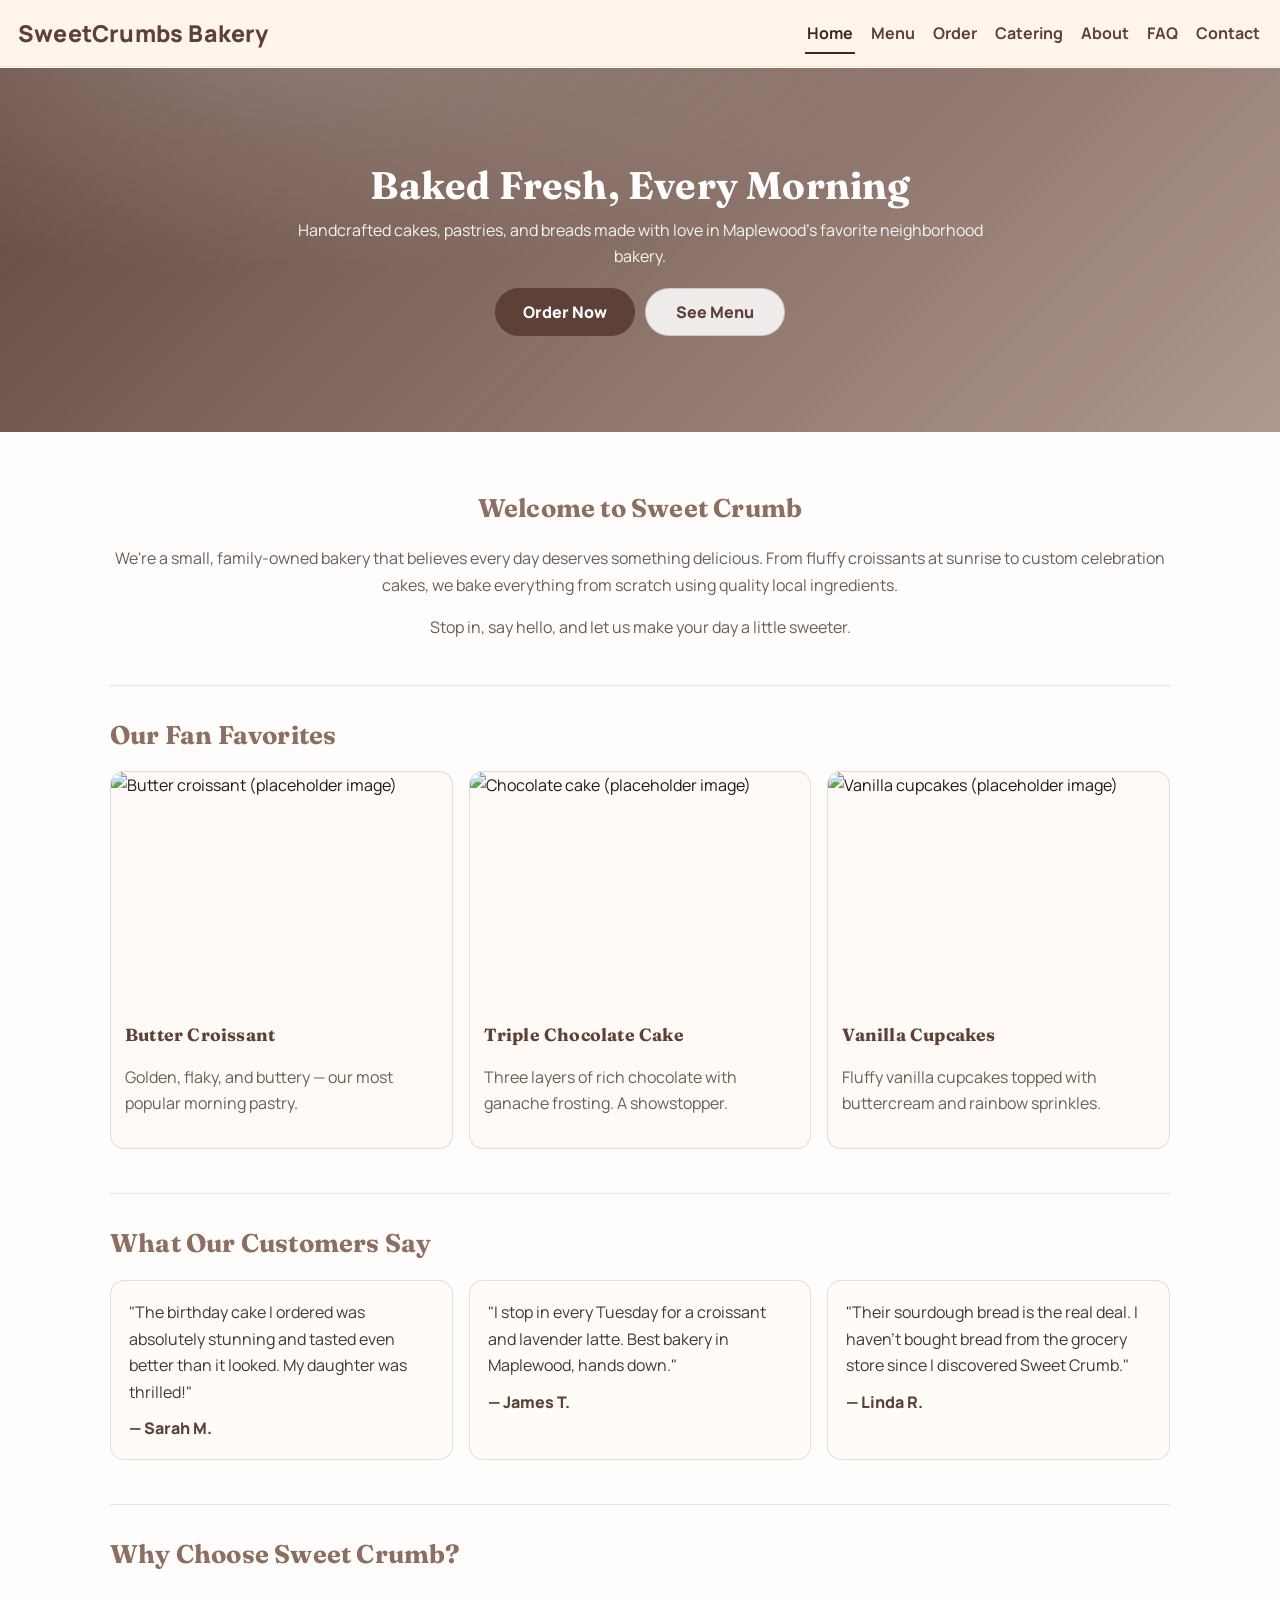
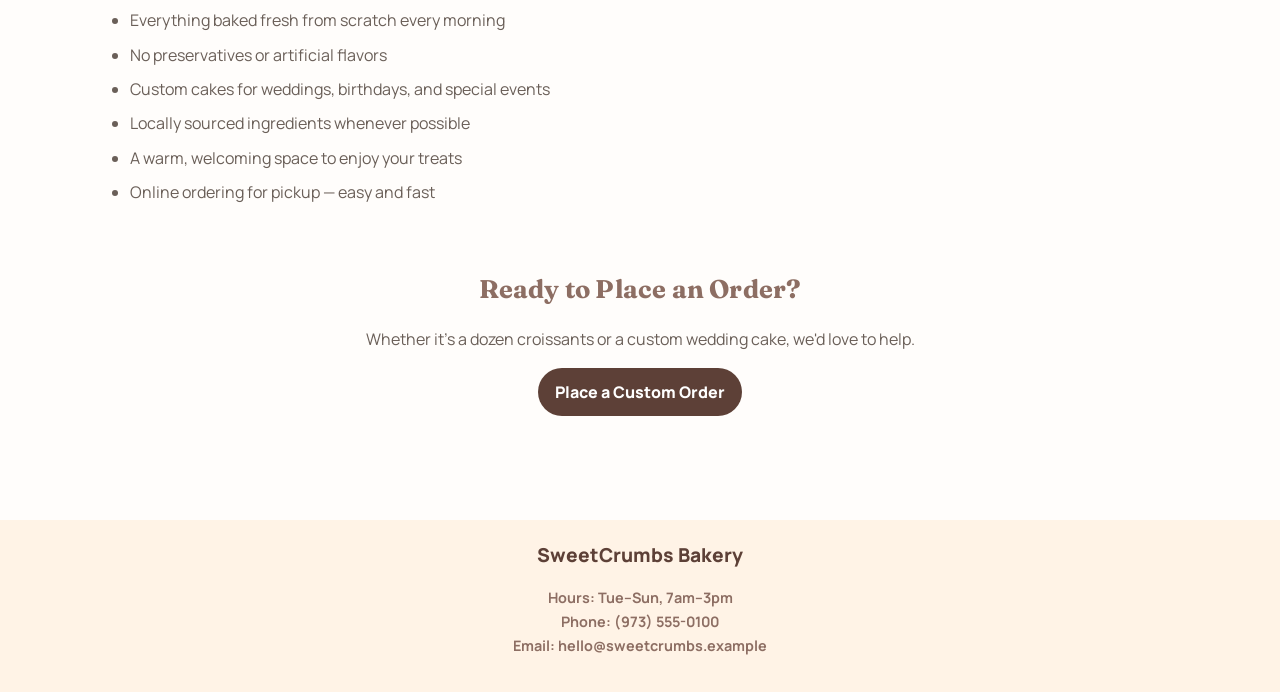
==== index.html @ 66afc41f "Add files via upload" ====
<!DOCTYPE html>
<html lang="en">
<head>
  <meta charset="UTF-8" />
  <meta name="keywords" content="bakery, cakes, pastries, bread, custom cakes, artisan, Sweet Crumb, Maplewood" />
  <meta name="viewport" content="width=device-width, initial-scale=1.0" />
  <link rel="stylesheet" href="styles.css">
  <style>
    .hero-actions .btn { min-width: 140px; }
    @media (max-width: 420px) { .hero-actions .btn { width: 100%; } }
  </style>
  <title>SweetCrumbs Bakery | Home</title>
</head>
<body>

  <!-- Header -->
  <header>
    <div class="logo">
      <a href="index.html">SweetCrumbs Bakery</a>
    </div>
    <nav>
      <ul>
        <li><a href="index.html">Home</a></li>
        <li><a href="menu.html">Menu</a></li>
        <li><a href="order.html">Order</a></li>
        <li><a href="catering.html">Catering</a></li>
        <li><a href="about.html">About</a></li>
        <li><a href="faq.html">FAQ</a></li>
        <li><a href="contact.html">Contact</a></li>
      </ul>
    </nav>
  </header>

  <!-- Hero -->
  <section class="hero">
    <div class="container center">
      <h1>Baked Fresh, Every Morning</h1>
      <p>Handcrafted cakes, pastries, and breads made with love in Maplewood's favorite neighborhood bakery.</p>
      <div class="hero-actions">
        <a href="order.html" class="btn btn--primary">Order Now</a>
        <a href="menu.html" class="btn btn--secondary">See Menu</a>
      </div>
    </div>
  </section>

  <!-- Main content -->
  <main class="container">

    <!-- Welcome -->
    <div class="section center">
      <h2>Welcome to Sweet Crumb</h2>
      <p>We're a small, family-owned bakery that believes every day deserves something delicious. From fluffy croissants at sunrise to custom celebration cakes, we bake everything from scratch using quality local ingredients.</p>
      <p>Stop in, say hello, and let us make your day a little sweeter.</p>
    </div>

    <hr />

    <!-- Fan Favorites -->
    <div class="section">
      <h2>Our Fan Favorites</h2>
      <div class="grid-3" id="featured-items">
        <div class="item-col">
          <img src="images/placeholder-food.svg" alt="Butter croissant (placeholder image)" />
          <div class="item-text">
            <h3>Butter Croissant</h3>
            <p>Golden, flaky, and buttery — our most popular morning pastry.</p>
          </div>
        </div>
        <div class="item-col">
          <img src="images/placeholder-food.svg" alt="Chocolate cake (placeholder image)" />
          <div class="item-text">
            <h3>Triple Chocolate Cake</h3>
            <p>Three layers of rich chocolate with ganache frosting. A showstopper.</p>
          </div>
        </div>
        <div class="item-col">
          <img src="images/placeholder-food.svg" alt="Vanilla cupcakes (placeholder image)" />
          <div class="item-text">
            <h3>Vanilla Cupcakes</h3>
            <p>Fluffy vanilla cupcakes topped with buttercream and rainbow sprinkles.</p>
          </div>
        </div>
      </div>
    </div>

    <hr />

    <!-- Reviews -->
    <div class="section">
      <h2>What Our Customers Say</h2>
      <div class="grid-3" id="reviews-container">
        <div class="review-box">
          <p>"The birthday cake I ordered was absolutely stunning and tasted even better than it looked. My daughter was thrilled!"</p>
          <span class="author">— Sarah M.</span>
        </div>
        <div class="review-box">
          <p>"I stop in every Tuesday for a croissant and lavender latte. Best bakery in Maplewood, hands down."</p>
          <span class="author">— James T.</span>
        </div>
        <div class="review-box">
          <p>"Their sourdough bread is the real deal. I haven't bought bread from the grocery store since I discovered Sweet Crumb."</p>
          <span class="author">— Linda R.</span>
        </div>
      </div>
    </div>

    <hr />

    <!-- Why Choose Us -->
    <div class="section reasons-section">
      <h2>Why Choose Sweet Crumb?</h2>
      <ul class="reasons">
        <li>Everything baked fresh from scratch every morning</li>
        <li>No preservatives or artificial flavors</li>
        <li>Custom cakes for weddings, birthdays, and special events</li>
        <li>Locally sourced ingredients whenever possible</li>
        <li>A warm, welcoming space to enjoy your treats</li>
        <li>Online ordering for pickup — easy and fast</li>
      </ul>
    </div>

    <!-- Place An Order -->
    <div class="section center">
      <h2>Ready to Place an Order?</h2>
      <p>Whether it's a dozen croissants or a custom wedding cake, we'd love to help.</p>
      <a href="order.html" class="btn btn--primary">Place a Custom Order</a>
    </div>

  </main>

  <!-- Footer -->
  <footer class="footer">
    <a href="index.html">SweetCrumbs Bakery</a>
    <p>
      <strong>Hours:</strong> Tue–Sun, 7am–3pm<br>
      <strong>Phone:</strong> (973) 555-0100<br>
      <strong>Email:</strong> hello@sweetcrumbs.example
    </p>
  </footer>

  <!-- Page scripts -->
  <script src="site.js"></script>

</body>
</html>
---- styles.css ----
@import url("https://fonts.googleapis.com/css2?family=Fraunces:opsz,wght@9..144,600..900&family=Manrope:wght@400..800&display=swap");

/* Design tokens */
:root {
  --bg: #fffdfb;
  --text: #1e1a17;
  --muted: #6a5f58;
  --brand: #5d4037;
  --brand-2: #3e2723;
  --accent: #8d6e63;
  --paper: #fff3e6;
  --paper-2: #fffaf5;
  --border: rgba(93, 64, 55, 0.16);
  --ring: rgba(202, 166, 138, 0.55);
  --font-sans: "Manrope", ui-sans-serif, system-ui, -apple-system, Segoe UI, sans-serif;
  --font-display: "Fraunces", ui-serif, Georgia, serif;
  --radius-sm: 10px;
  --radius-md: 14px;
  --container: 1100px;
}

/* Global defaults */
html { scroll-behavior: smooth; }
* { box-sizing: border-box; }
body {
  font-family: var(--font-sans);
  background: var(--bg);
  color: var(--text);
  font-size: 16px;
  line-height: 1.65;
  margin: 0;
  padding-top: 88px; /* JS adjusts precisely for fixed header height */
}

/* Typography */
h1, h2, h3 {
  font-family: var(--font-display);
  letter-spacing: 0.2px;
}
h1 {
  font-size: clamp(2rem, 3vw, 2.75rem);
  line-height: 1.12;
}
h2 {
  font-size: clamp(1.4rem, 2vw, 1.85rem);
  line-height: 1.2;
  color: var(--accent);
}
h3 {
  font-size: 1.1rem;
  line-height: 1.25;
  color: var(--brand);
}
p { color: var(--muted); }
a { color: inherit; }

/* Layout helpers (containers, spacing, alignment) */
.container {
  max-width: var(--container);
  margin: 0 auto;
  padding: 40px 20px 60px;
}
.container--narrow { max-width: 860px; }
.section { margin: 0 0 44px; }
.center { text-align: center; }
/* Simple spacing utilities (used sparingly) */
.mt-lg { margin-top: 26px; }

/* Surfaces */
.panel,
.card,
.note-box,
.menu-card,
.item-col,
.review-box {
  background: var(--paper-2);
  border: 1px solid var(--border);
  border-radius: var(--radius-md);
}

.panel,
.card,
.note-box,
.review-box {
  padding: 18px;
}

.review-box {
  background: rgba(255, 250, 245, 0.7);
}

.review-box p {
  margin: 0;
  color: rgba(30, 26, 23, 0.86);
}

.review-box .author {
  display: block;
  margin-top: 10px;
  font-weight: 900;
  color: var(--brand);
}

.card p { margin: 0; color: var(--muted); }
.card p + p { margin-top: 8px; }
.card ul { margin: 10px 0 0; padding-left: 20px; color: var(--muted); }
.card li { margin: 6px 0; }
.card ul + p { margin-top: 12px; }

.card:hover,
.menu-card:hover,
.item-col:hover {
  transform: translateY(-1px);
}

@media (prefers-reduced-motion: reduce) {
  .card:hover,
  .menu-card:hover,
  .item-col:hover {
    transform: none;
  }
}

/* Header + primary nav */
header {
  position: fixed;
  top: 0;
  left: 0;
  right: 0;
  z-index: 1000;
  background: rgba(255, 243, 230, 0.82);
  padding: 14px 18px;
  display: flex;
  align-items: center;
  justify-content: space-between;
  gap: 14px;
  border-bottom: 1px solid rgba(93, 64, 55, 0.10);
}

@supports ((-webkit-backdrop-filter: blur(10px)) or (backdrop-filter: blur(10px))) {
  header {
    -webkit-backdrop-filter: blur(12px);
    backdrop-filter: blur(12px);
  }
}

header .logo a {
  font-size: 1.45rem;
  font-weight: 800;
  text-decoration: none;
  color: var(--brand);
  letter-spacing: 0.2px;
}

header nav {
  display: flex;
  align-items: center;
  gap: 12px;
}

header nav ul {
  list-style: none;
  margin: 0;
  padding: 0;
  display: flex;
  flex-wrap: wrap;
  align-items: center;
  gap: 14px;
}

header nav ul li {
  margin: 0;
}

header nav a {
  text-decoration: none;
  color: var(--brand);
  font-weight: 700;
  padding: 8px 2px;
  border-bottom: 2px solid transparent;
  transition: color 160ms ease, border-color 160ms ease;
}

header nav a:hover {
  color: var(--brand-2);
  border-bottom-color: currentColor;
}

header nav a.active {
  color: var(--brand-2);
  border-bottom-color: currentColor;
}

header nav a:focus-visible { outline: 3px solid var(--ring); outline-offset: 3px; }

/* Buttons */
.btn {
  display: inline-flex;
  align-items: center;
  justify-content: center;
  gap: 10px;
  padding: 10px 16px;
  border-radius: 999px;
  border: 1px solid transparent;
  font-weight: 800;
  text-decoration: none;
  cursor: pointer;
  transition: transform 140ms ease, background-color 140ms ease, border-color 140ms ease, filter 140ms ease;
  user-select: none;
}

.btn:focus-visible { outline: 3px solid var(--ring); outline-offset: 3px; }

.btn--primary {
  background: var(--brand);
  color: #fff;
  border-color: rgba(93, 64, 55, 0.45);
}

.btn--primary:hover { filter: brightness(1.03); }

.btn--secondary {
  background: rgba(255, 255, 255, 0.86);
  color: var(--brand);
  border-color: rgba(93, 64, 55, 0.20);
}

.btn--secondary:hover { background: rgba(255, 255, 255, 0.95); }

.btn:active { transform: translateY(1px); }

/* Footer */
.footer {
  background: var(--paper);
  padding: 20px 30px;
  color: var(--brand);
  font-weight: 800;
  text-align: center;
}

.footer a {
  color: var(--brand);
  text-decoration: none;
  font-size: 1.2rem;
  font-weight: 900;
}

.footer p {
  color: var(--accent);
  font-size: 0.9rem;
  font-weight: 700;
}

/* Utility components */
.chip {
  border: 1px solid var(--border);
  background: var(--paper-2);
  color: var(--brand);
  font-weight: 800;
  padding: 8px 12px;
  border-radius: 999px;
  cursor: pointer;
}

.chip.is-active {
  background: var(--brand);
  color: var(--paper);
  border-color: var(--brand);
}

.back-to-top {
  position: fixed;
  right: 18px;
  bottom: 18px;
  border: 1px solid var(--border);
  background: var(--paper);
  color: var(--brand);
  font-weight: 900;
  padding: 10px 12px;
  border-radius: 999px;
  cursor: pointer;
}

/* Page headings */
.page-title {
  margin: 0 0 12px;
  text-align: center;
  color: var(--brand);
  font-size: clamp(2.05rem, 3vw, 2.6rem);
  letter-spacing: 0.2px;
}

.section-title {
  margin: 0 0 10px;
  color: var(--brand);
  font-size: 1.15rem;
  font-family: var(--font-sans);
  letter-spacing: 0.1px;
}

.section-title.is-centered { text-align: center; }

/* Hero (home + page variants) */
.hero,
.page-hero {
  position: relative;
  isolation: isolate;
  text-align: center;
  color: #fff;
  padding: clamp(56px, 8vw, 96px) 0;
  background: radial-gradient(1200px 400px at 20% -10%, rgba(255, 255, 255, 0.22), transparent 60%),
    linear-gradient(135deg, rgba(93, 64, 55, 0.96), rgba(141, 110, 99, 0.70)),
    url("images/hero-bg.svg");
  background-size: cover;
  background-position: center;
}

.hero .container,
.page-hero .container {
  padding-top: 0;
  padding-bottom: 0;
}

.hero h1,
.page-hero h1 {
  margin: 0 0 10px;
  color: #fff;
  text-shadow: none;
}

.hero p,
.page-hero p {
  margin: 0 auto 18px;
  max-width: 70ch;
  color: rgba(255, 255, 255, 0.92);
}

.hero-actions {
  display: flex;
  flex-wrap: wrap;
  gap: 10px;
  justify-content: center;
  margin-top: 18px;
}

/* Home: featured items + testimonials */
.grid-3 {
  display: grid;
  grid-template-columns: repeat(3, minmax(0, 1fr));
  gap: 16px;
}

.item-col {
  overflow: hidden;
  text-align: left;
  transition: transform 140ms ease;
}

.item-col img {
  width: 100%;
  height: 220px;
  object-fit: cover;
  display: block;
}

.item-col .item-text { padding: 14px 14px 16px; }

hr {
  border: none;
  border-top: 1px solid rgba(93, 64, 55, 0.14);
  margin: 34px 0;
}

ul.reasons {
  list-style: disc;
  display: inline-block;
  text-align: left;
  padding-left: 20px;
}

ul.reasons li {
  margin-bottom: 8px;
  color: var(--muted);
}

/* Menu page (filters + item cards) */
.menu-controls {
  display: flex;
  flex-wrap: wrap;
  gap: 10px;
  align-items: center;
  justify-content: center;
  margin: 10px 0 22px;
}

/* Team grid (about page) */
.team-grid {
  display: grid;
  grid-template-columns: repeat(auto-fit, minmax(200px, 1fr));
  gap: 20px;
  margin-top: 26px;
}

.member img {
  width: 100%;
  aspect-ratio: 1/1;
  border-radius: var(--radius-md);
  object-fit: cover;
  background: rgba(93, 64, 55, 0.08);
  border: 1px solid var(--border);
}

.member h3 {
  margin: 14px 0 5px;
  color: var(--brand);
  font-size: 1.15rem;
}

.member p {
  margin: 0;
  color: var(--accent);
  font-size: 0.92rem;
  font-weight: 800;
}

/* Menu page cards */
.menu-grid {
  display: grid;
  grid-template-columns: repeat(auto-fit, minmax(240px, 1fr));
  gap: 16px;
}

.menu-card {
  overflow: hidden;
  transition: transform 140ms ease;
}

.menu-card img {
  width: 100%;
  height: 160px;
  object-fit: cover;
  display: block;
}

.menu-card-body {
  padding: 12px 12px 14px;
}

.menu-card-top {
  display: flex;
  align-items: baseline;
  justify-content: space-between;
  gap: 12px;
}

.menu-card h3 {
  margin: 0;
  color: var(--brand);
  font-size: 1.05rem;
}

.menu-card p {
  margin: 8px 0 0 0;
  color: var(--muted);
}

.menu-card .price {
  color: var(--accent);
  font-weight: 900;
  white-space: nowrap;
}

/* Forms (shared) */
.form {
  display: grid;
  gap: 14px;
}

.form-grid {
  display: grid;
  grid-template-columns: 1fr 1fr;
  gap: 14px;
}

.field label {
  font-weight: 800;
  color: var(--brand);
}

.field input,
.field select,
.field textarea {
  padding: 10px;
  font-size: 1rem;
  border-radius: var(--radius-sm);
  border: 1px solid rgba(93, 64, 55, 0.18);
  width: 100%;
  font-family: inherit;
  background: var(--bg);
  color: var(--text);
  box-shadow: inset 0 1px 0 rgba(25, 16, 12, 0.04);
}

.field input:focus-visible,
.field select:focus-visible,
.field textarea:focus-visible {
  outline: 3px solid var(--ring);
  outline-offset: 2px;
}

.error-msg {
  color: #b00020;
  font-size: 0.85rem;
  margin-top: 6px;
  display: none;
  font-weight: 700;
}

/* Checkbox/radio groups */
.choice-row {
  display: flex;
  gap: 14px;
  flex-wrap: wrap;
  align-items: center;
}

.choice-row label {
  font-weight: 700;
  color: var(--text);
  display: inline-flex;
  align-items: center;
  gap: 8px;
}

.choice-row input { width: auto; }

.checkbox-group { display: grid; gap: 8px; }

.checkline {
  display: flex;
  align-items: center;
  gap: 8px;
}
.checkline input { width: auto; }
.checkline label { font-weight: 700; color: var(--text); }

/* Contact page layout */
.subhead {
  text-align: center;
  color: var(--muted);
  margin: 0 0 24px;
}

.contact-layout {
  display: grid;
  grid-template-columns: 1.1fr 0.9fr;
  gap: 18px;
  align-items: start;
}

.submit-row {
  display: flex;
  align-items: center;
  justify-content: flex-start;
  gap: 12px;
  margin-top: 10px;
  flex-wrap: wrap;
}

.small-muted { color: var(--muted); font-size: 0.92rem; margin: 0; }

@media (max-width: 820px) {
  .contact-layout { grid-template-columns: 1fr; }
}

/* FAQ accordion */
.faq-accordion { border-top: 1px solid rgba(93, 64, 55, 0.16); }
.accordion-item { border-bottom: 1px solid rgba(93, 64, 55, 0.16); }
.accordion-header { margin: 0; }

.accordion-trigger {
  width: 100%;
  display: flex;
  align-items: center;
  justify-content: space-between;
  gap: 16px;
  padding: 16px 6px;
  background: transparent;
  border: 0;
  text-align: left;
  font-size: 1.06rem;
  font-weight: 800;
  color: var(--brand);
  cursor: pointer;
  font-family: var(--font-sans);
}

.accordion-trigger:focus-visible {
  outline: 3px solid var(--ring);
  outline-offset: 3px;
  border-radius: 10px;
}

.accordion-icon {
  flex: 0 0 auto;
  width: 24px;
  height: 24px;
  border-radius: 999px;
  position: relative;
  background: rgba(255, 250, 245, 0.9);
  border: 1px solid rgba(93, 64, 55, 0.18);
}

.accordion-icon::before,
.accordion-icon::after {
  content: "";
  position: absolute;
  top: 50%;
  left: 50%;
  background: var(--accent);
  transform: translate(-50%, -50%);
  border-radius: 2px;
}

.accordion-icon::before { width: 12px; height: 2px; }
.accordion-icon::after { width: 2px; height: 12px; }
.accordion-trigger[aria-expanded="true"] .accordion-icon::after { display: none; }

.accordion-panel { padding: 0 6px 16px; }
.accordion-panel p { margin: 0; color: var(--muted); line-height: 1.6; }

/* Note boxes */
.note-box h3 { margin-top: 0; }
.note-box p { margin: 0; }

/* Responsive */
@media (max-width: 760px) {
  body { padding-top: 112px; }
  header { align-items: flex-start; flex-direction: column; }
  .form-grid { grid-template-columns: 1fr; }
  .grid-3 { grid-template-columns: 1fr; }
}

@media (max-width: 420px) {
  header { padding: 12px 12px; }
  header .logo a { font-size: 1.25rem; }
  header nav ul { gap: 10px; }
}
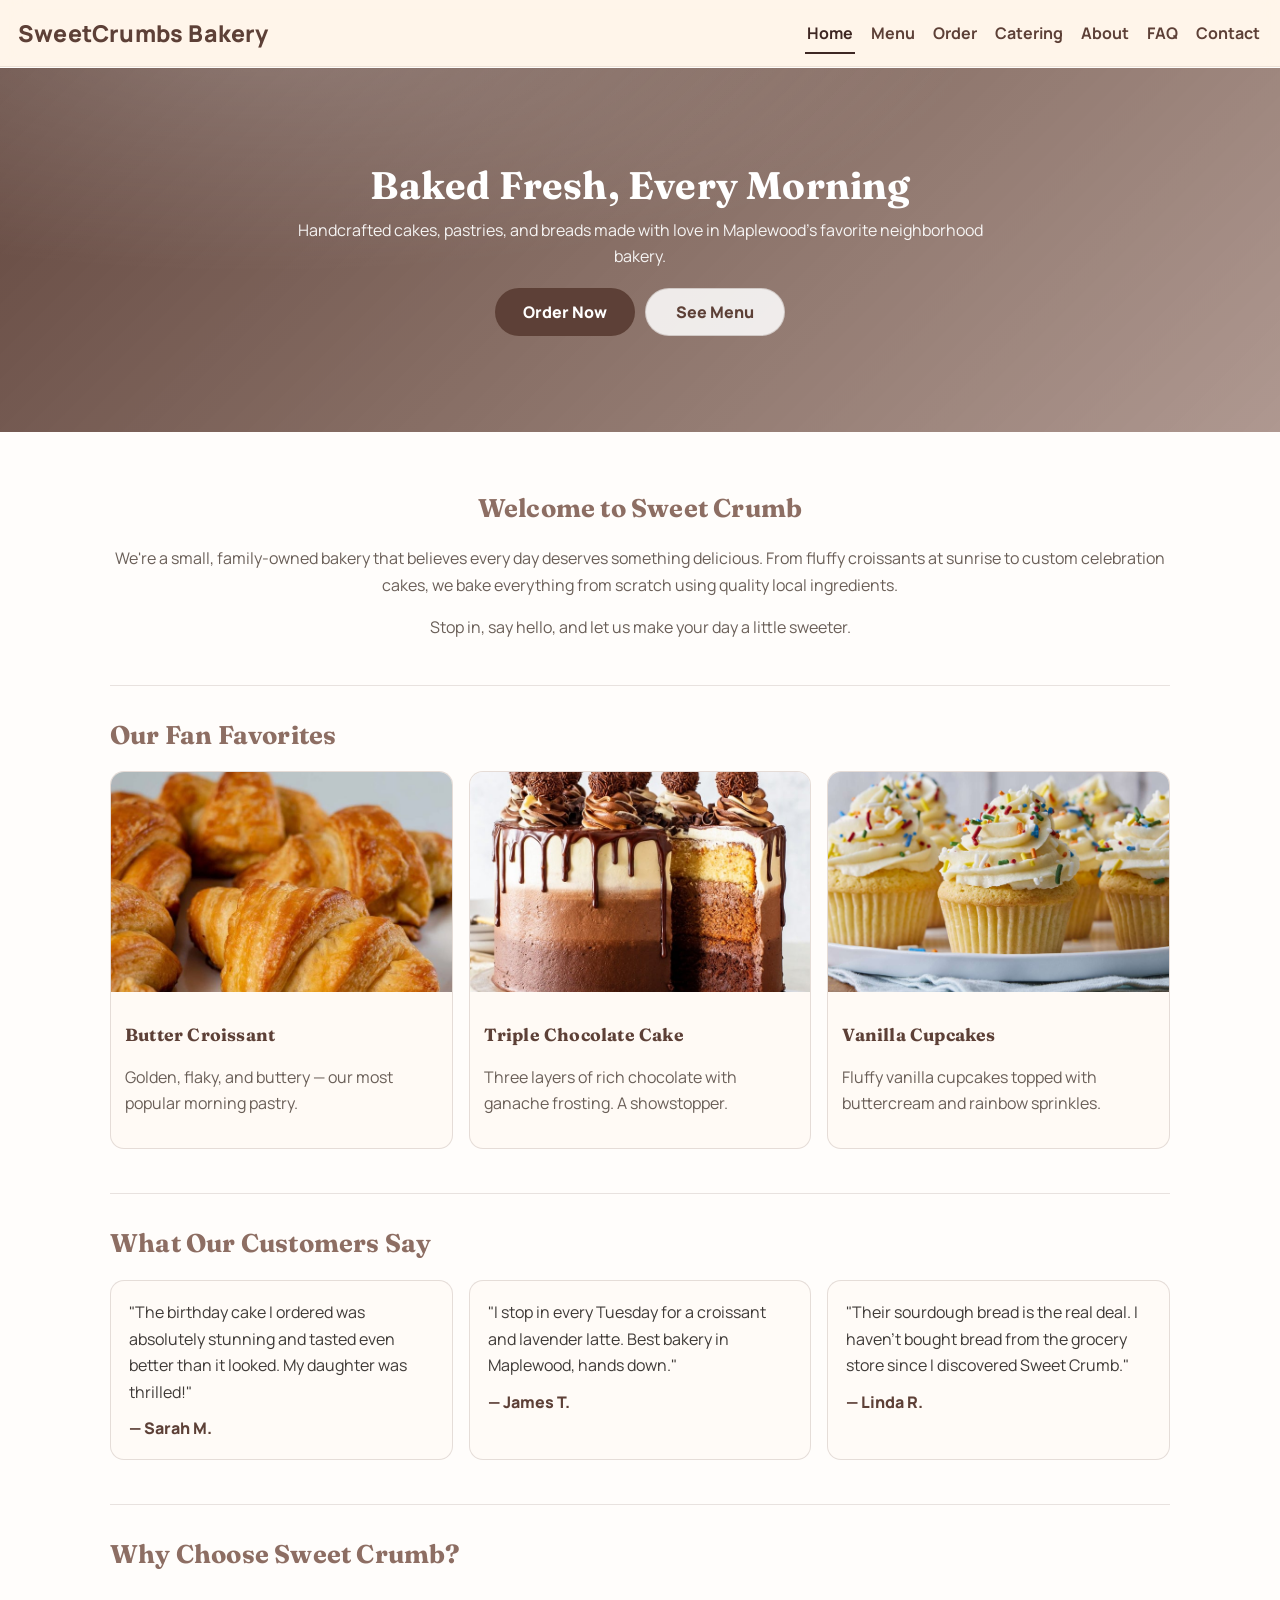
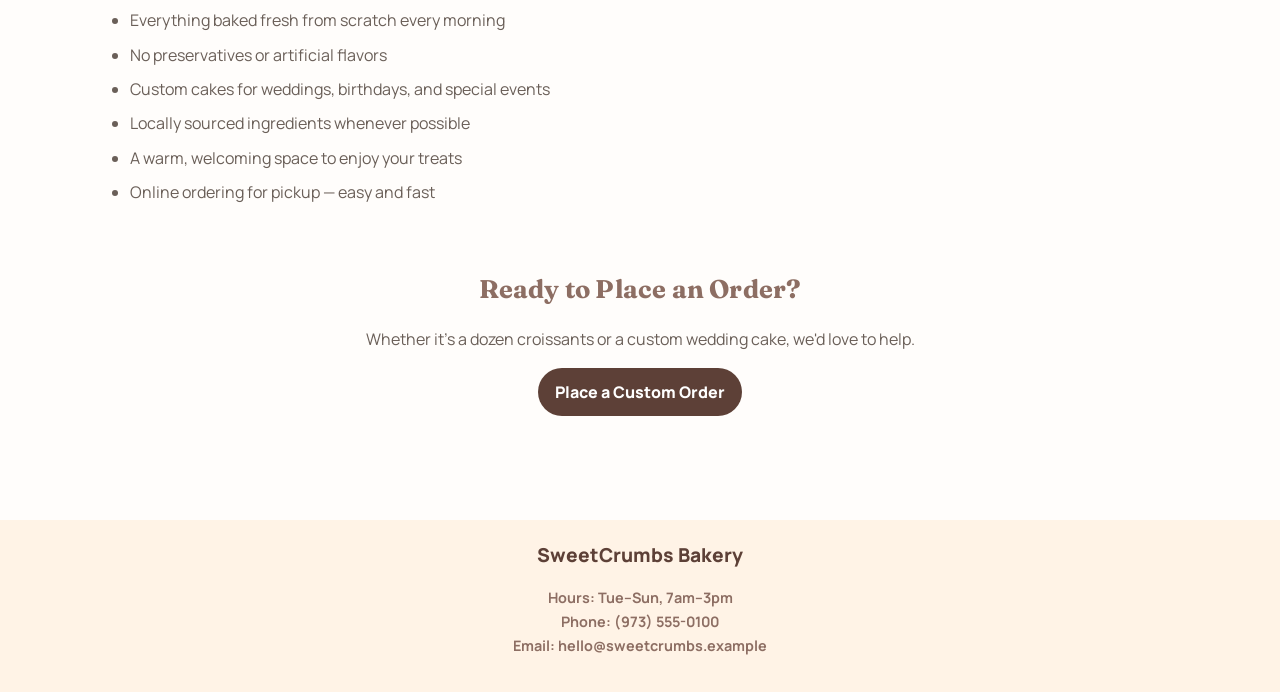
==== commit 511a3661: "update images" ====
--- a/index.html
+++ b/index.html
@@ -60,21 +60,21 @@
       <h2>Our Fan Favorites</h2>
       <div class="grid-3" id="featured-items">
         <div class="item-col">
-          <img src="images/placeholder-food.svg" alt="Butter croissant (placeholder image)" />
+          <img src="images/Croissant.jpg" alt="Butter croissant" />
           <div class="item-text">
             <h3>Butter Croissant</h3>
             <p>Golden, flaky, and buttery — our most popular morning pastry.</p>
           </div>
         </div>
         <div class="item-col">
-          <img src="images/placeholder-food.svg" alt="Chocolate cake (placeholder image)" />
+          <img src="images/Choco_Cake.jpg" alt="Chocolate cake" />
           <div class="item-text">
             <h3>Triple Chocolate Cake</h3>
             <p>Three layers of rich chocolate with ganache frosting. A showstopper.</p>
           </div>
         </div>
         <div class="item-col">
-          <img src="images/placeholder-food.svg" alt="Vanilla cupcakes (placeholder image)" />
+          <img src="images/cupcakes.jpg" alt="Vanilla cupcakes" />
           <div class="item-text">
             <h3>Vanilla Cupcakes</h3>
             <p>Fluffy vanilla cupcakes topped with buttercream and rainbow sprinkles.</p>
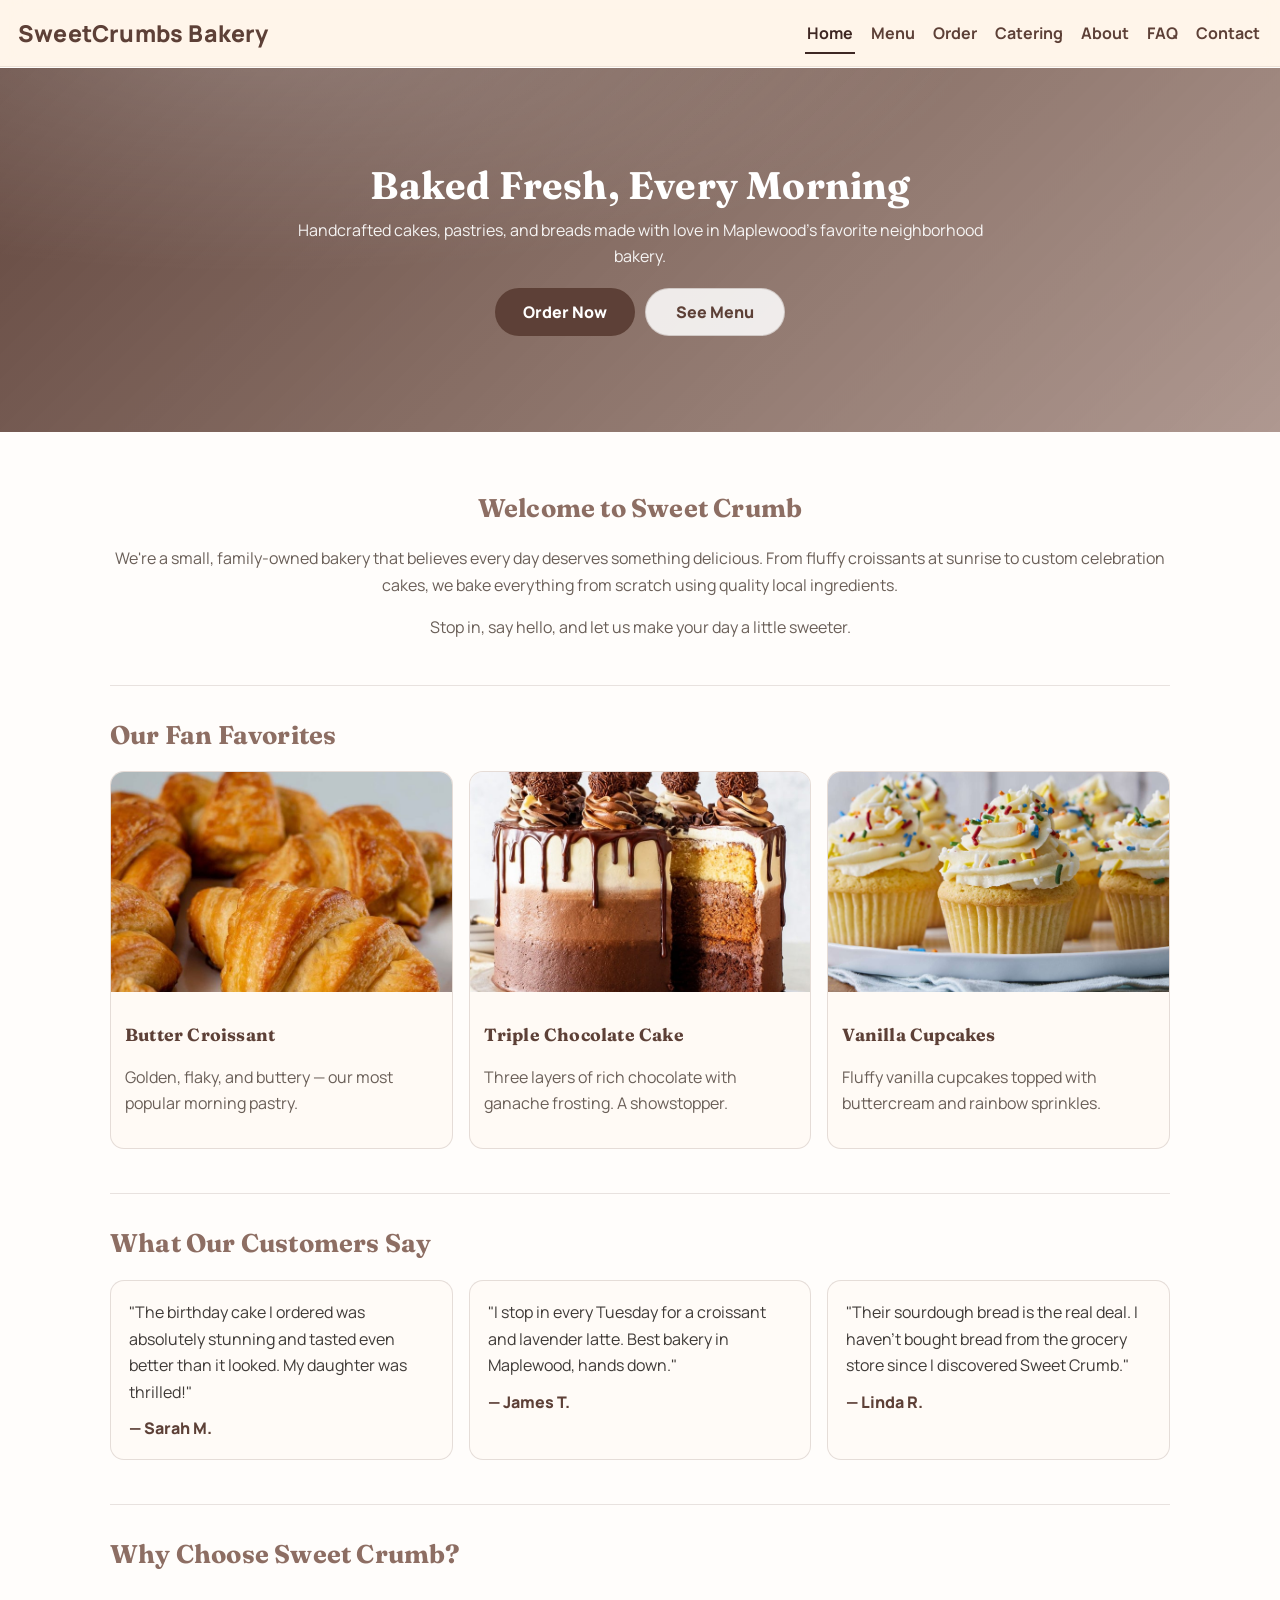
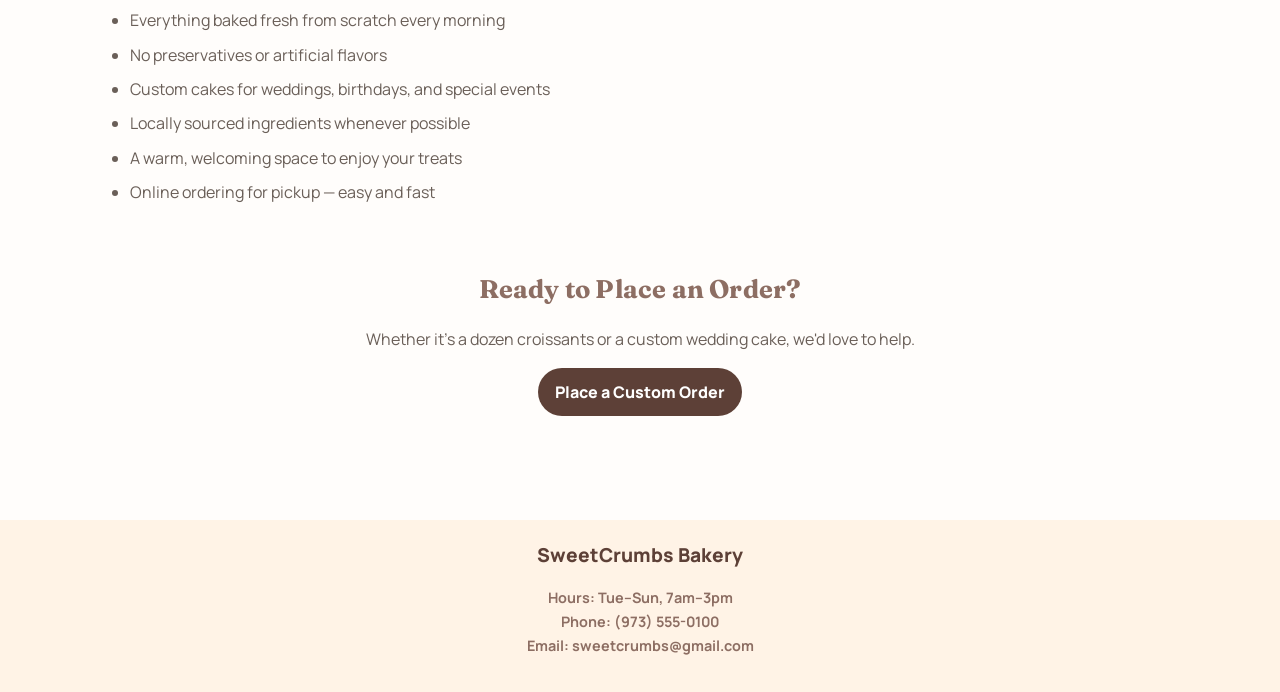
==== commit 94ab83a3: "update footer" ====
--- a/index.html
+++ b/index.html
@@ -134,7 +134,7 @@
     <p>
       <strong>Hours:</strong> Tue–Sun, 7am–3pm<br>
       <strong>Phone:</strong> (973) 555-0100<br>
-      <strong>Email:</strong> hello@sweetcrumbs.example
+      <strong>Email:</strong> sweetcrumbs@gmail.com
     </p>
   </footer>
 
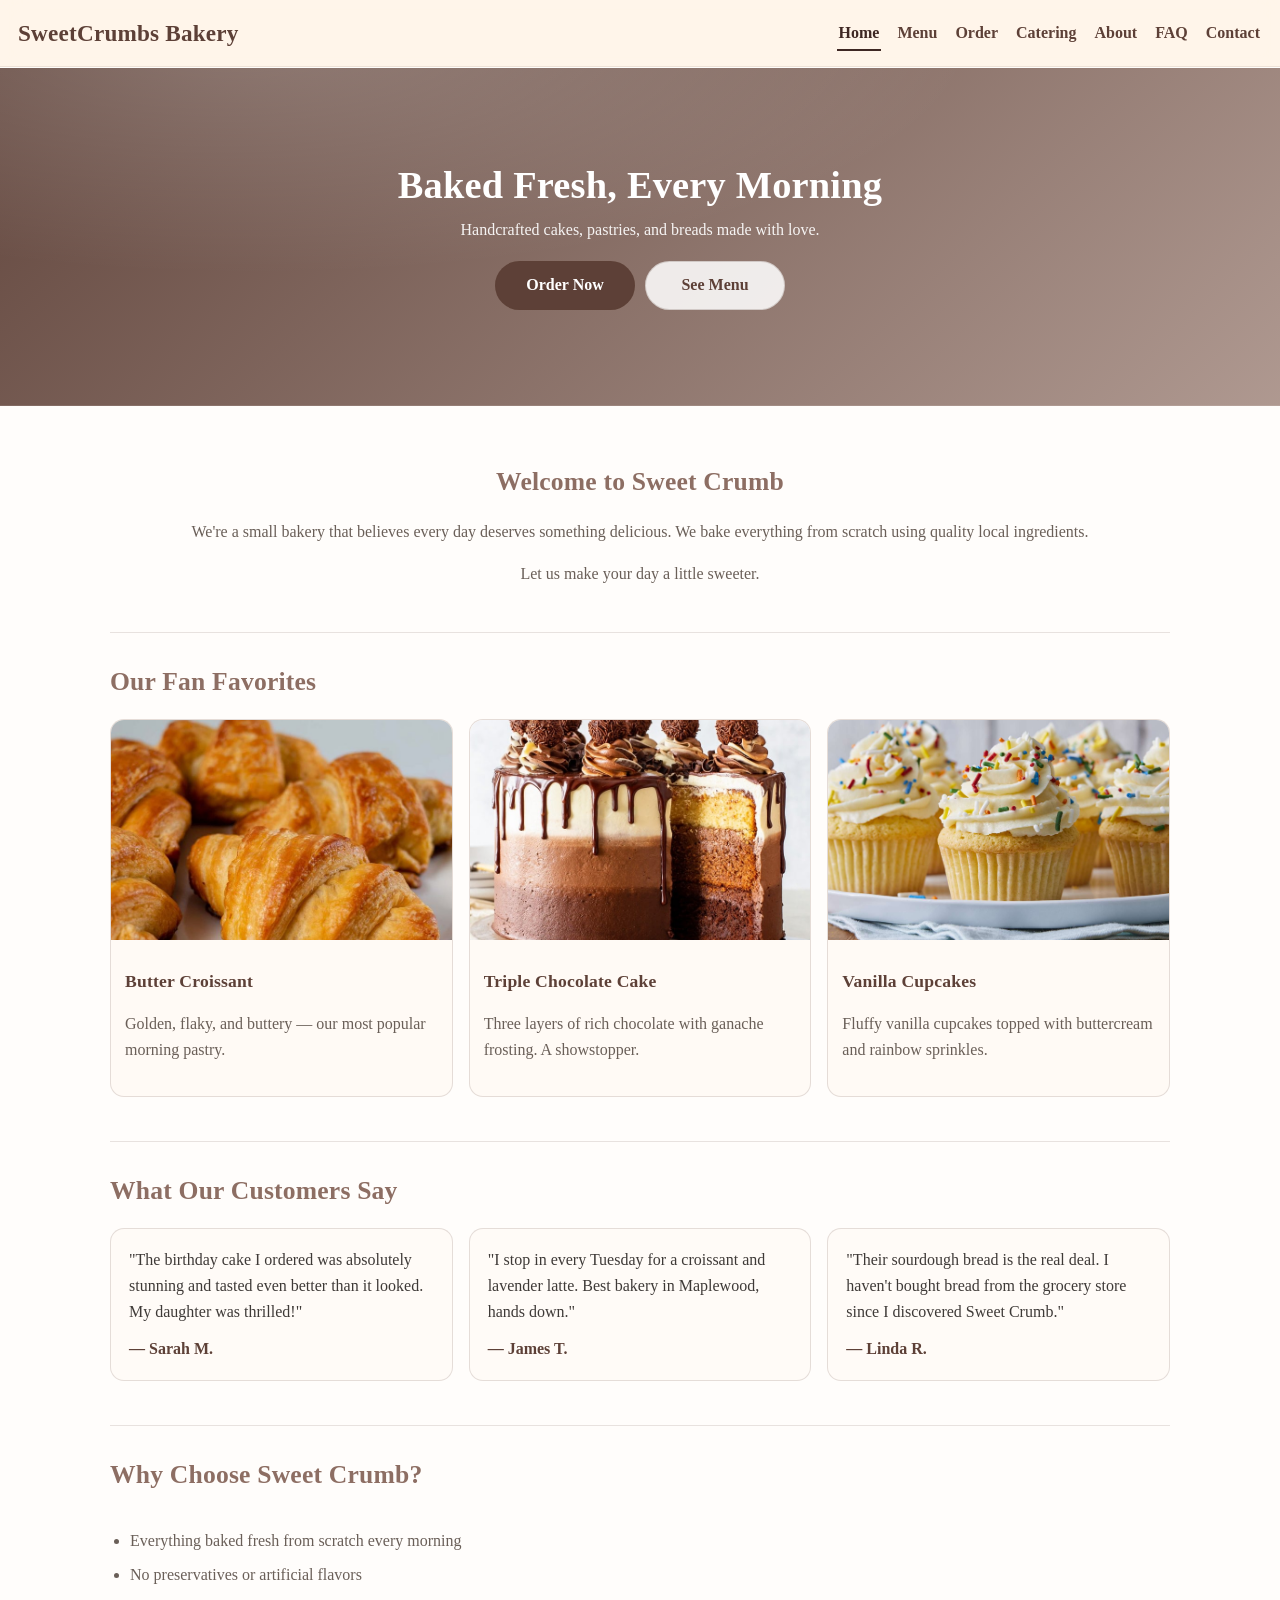
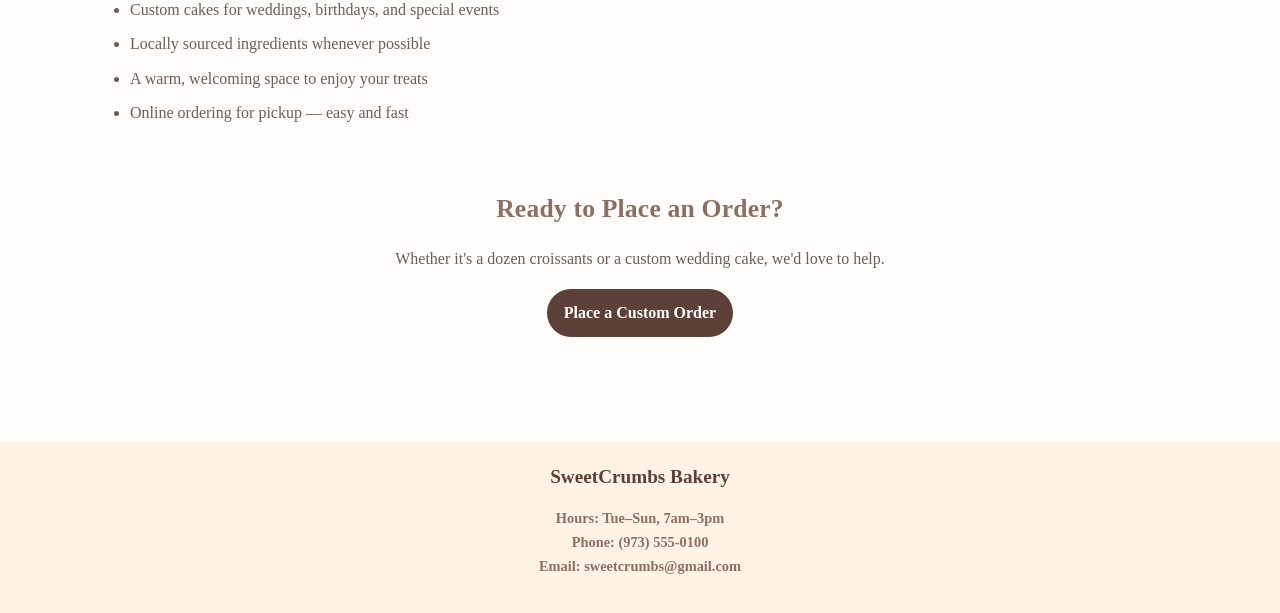
==== commit 3adc0ea5: "Update index.html update index" ====
--- a/index.html
+++ b/index.html
@@ -35,7 +35,7 @@
   <section class="hero">
     <div class="container center">
       <h1>Baked Fresh, Every Morning</h1>
-      <p>Handcrafted cakes, pastries, and breads made with love in Maplewood's favorite neighborhood bakery.</p>
+      <p>Handcrafted cakes, pastries, and breads made with love.</p>
       <div class="hero-actions">
         <a href="order.html" class="btn btn--primary">Order Now</a>
         <a href="menu.html" class="btn btn--secondary">See Menu</a>
@@ -49,8 +49,9 @@
     <!-- Welcome -->
     <div class="section center">
       <h2>Welcome to Sweet Crumb</h2>
-      <p>We're a small, family-owned bakery that believes every day deserves something delicious. From fluffy croissants at sunrise to custom celebration cakes, we bake everything from scratch using quality local ingredients.</p>
-      <p>Stop in, say hello, and let us make your day a little sweeter.</p>
+      <p>We're a small bakery that believes every day deserves something delicious.
+         We bake everything from scratch using quality local ingredients.</p>
+      <p>Let us make your day a little sweeter.</p>
     </div>
 
     <hr />
--- a/styles.css
+++ b/styles.css
@@ -1,5 +1,3 @@
-@import url("https://fonts.googleapis.com/css2?family=Fraunces:opsz,wght@9..144,600..900&family=Manrope:wght@400..800&display=swap");
-
 /* Design tokens */
 :root {
   --bg: #fffdfb;
@@ -12,7 +10,7 @@
   --paper-2: #fffaf5;
   --border: rgba(93, 64, 55, 0.16);
   --ring: rgba(202, 166, 138, 0.55);
-  --font-sans: "Manrope", ui-sans-serif, system-ui, -apple-system, Segoe UI, sans-serif;
+  --font-sans: Georgia, 'Times New Roman', serif;
   --font-display: "Fraunces", ui-serif, Georgia, serif;
   --radius-sm: 10px;
   --radius-md: 14px;
@@ -107,11 +105,7 @@
 .card li { margin: 6px 0; }
 .card ul + p { margin-top: 12px; }
 
-.card:hover,
-.menu-card:hover,
-.item-col:hover {
-  transform: translateY(-1px);
-}
+
 
 @media (prefers-reduced-motion: reduce) {
   .card:hover,
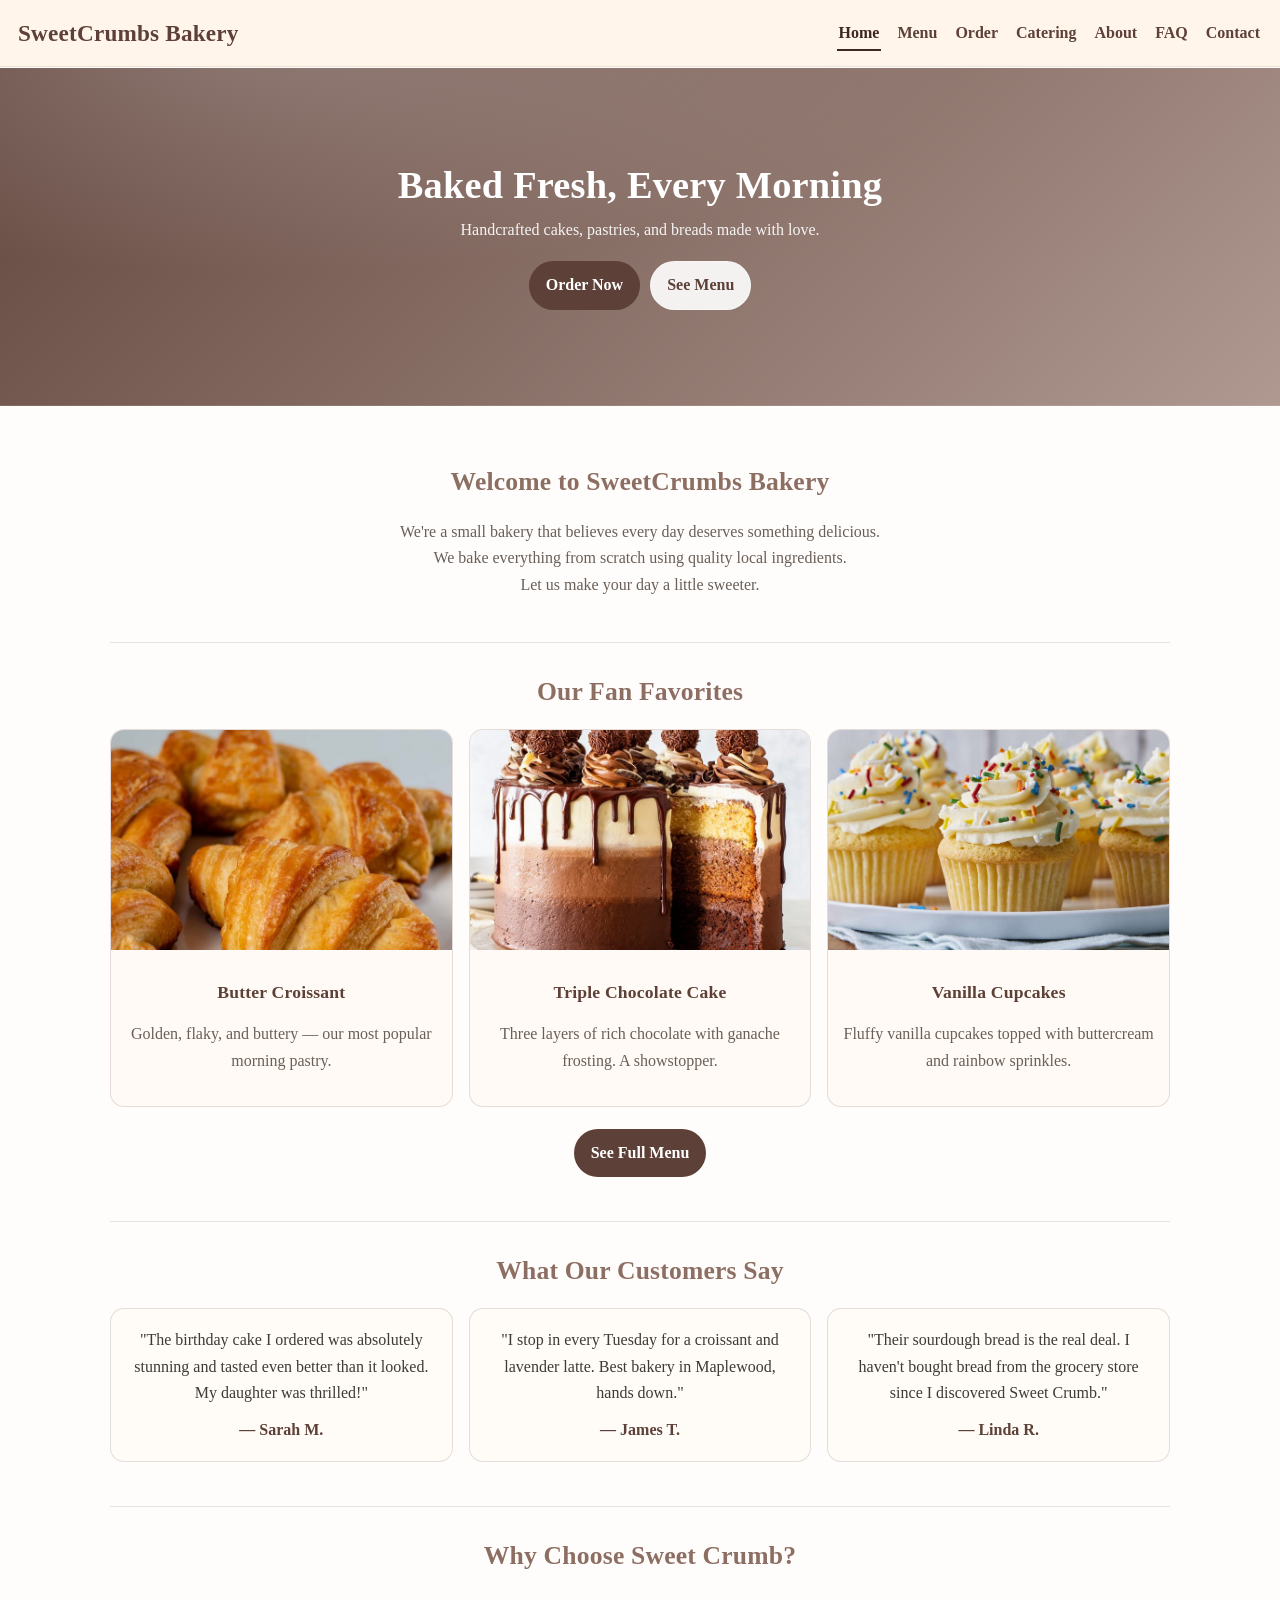
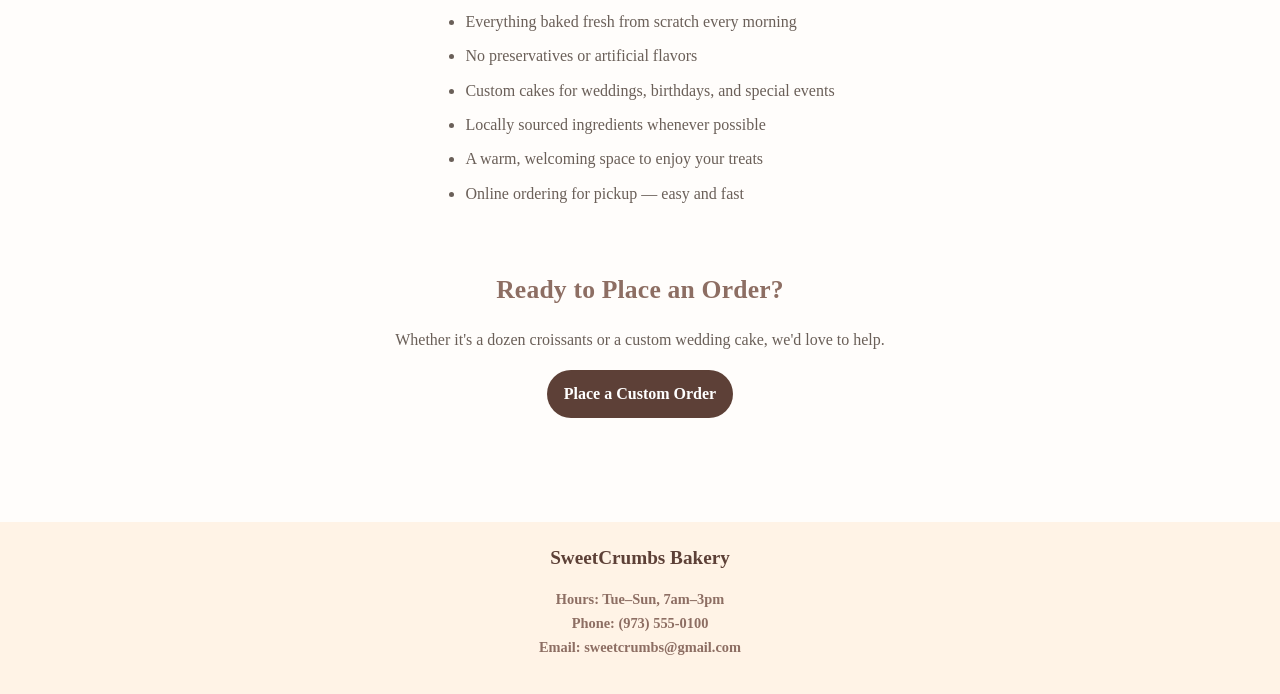
==== commit e2b595fe: "update files" ====
--- a/index.html
+++ b/index.html
@@ -5,13 +5,9 @@
   <meta name="keywords" content="bakery, cakes, pastries, bread, custom cakes, artisan, Sweet Crumb, Maplewood" />
   <meta name="viewport" content="width=device-width, initial-scale=1.0" />
   <link rel="stylesheet" href="styles.css">
-  <style>
-    .hero-actions .btn { min-width: 140px; }
-    @media (max-width: 420px) { .hero-actions .btn { width: 100%; } }
-  </style>
   <title>SweetCrumbs Bakery | Home</title>
 </head>
-<body>
+<body class="sticky-footer-page">
 
   <!-- Header -->
   <header>
@@ -31,7 +27,7 @@
     </nav>
   </header>
 
-  <!-- Hero -->
+  <!-- Hero section with background image -->
   <section class="hero">
     <div class="container center">
       <h1>Baked Fresh, Every Morning</h1>
@@ -44,20 +40,20 @@
   </section>
 
   <!-- Main content -->
-  <main class="container">
+  <main class="main-content container">
 
-    <!-- Welcome -->
+    <!-- Welcome section -->
     <div class="section center">
-      <h2>Welcome to Sweet Crumb</h2>
-      <p>We're a small bakery that believes every day deserves something delicious.
-         We bake everything from scratch using quality local ingredients.</p>
-      <p>Let us make your day a little sweeter.</p>
+      <h2>Welcome to SweetCrumbs Bakery</h2>
+      <p>We're a small bakery that believes every day deserves something delicious.<br>
+         We bake everything from scratch using quality local ingredients.<br>
+         Let us make your day a little sweeter.</p>
     </div>
 
     <hr />
 
-    <!-- Fan Favorites -->
-    <div class="section">
+    <!-- Fan Favorites - centered -->
+    <div class="section center">
       <h2>Our Fan Favorites</h2>
       <div class="grid-3" id="featured-items">
         <div class="item-col">
@@ -82,12 +78,16 @@
           </div>
         </div>
       </div>
+      <!-- See Menu button under fan favorites -->
+      <div style="margin-top: 22px;">
+        <a href="menu.html" class="btn btn--secondary">See Full Menu</a>
+      </div>
     </div>
 
     <hr />
 
-    <!-- Reviews -->
-    <div class="section">
+    <!-- Customer Reviews - centered -->
+    <div class="section center">
       <h2>What Our Customers Say</h2>
       <div class="grid-3" id="reviews-container">
         <div class="review-box">
@@ -107,8 +107,8 @@
 
     <hr />
 
-    <!-- Why Choose Us -->
-    <div class="section reasons-section">
+    <!-- Why Choose Us - centered -->
+    <div class="section center reasons-section">
       <h2>Why Choose Sweet Crumb?</h2>
       <ul class="reasons">
         <li>Everything baked fresh from scratch every morning</li>
@@ -139,8 +139,7 @@
     </p>
   </footer>
 
-  <!-- Page scripts -->
   <script src="site.js"></script>
 
 </body>
-</html>+</html>
--- a/styles.css
+++ b/styles.css
@@ -211,15 +211,20 @@
   border-color: rgba(93, 64, 55, 0.45);
 }
 
-.btn--primary:hover { filter: brightness(1.03); }
+.btn--primary:hover {
+  background: var(--brand-2);
+  filter: brightness(1);
+}
 
 .btn--secondary {
-  background: rgba(255, 255, 255, 0.86);
-  color: var(--brand);
-  border-color: rgba(93, 64, 55, 0.20);
-}
-
-.btn--secondary:hover { background: rgba(255, 255, 255, 0.95); }
+  background: var(--brand);
+  color: #fff;
+  border-color: rgba(93, 64, 55, 0.45);
+}
+
+.btn--secondary:hover {
+  background: var(--brand-2);
+}
 
 .btn:active { transform: translateY(1px); }
 
@@ -337,6 +342,17 @@
   margin-top: 18px;
 }
 
+/* The "See Menu" button in the hero should be white, not brown */
+.hero-actions .btn--secondary {
+  background: rgba(255, 255, 255, 0.90);
+  color: var(--brand);
+  border-color: rgba(255, 255, 255, 0.40);
+}
+
+.hero-actions .btn--secondary:hover {
+  background: rgba(255, 255, 255, 0.70);
+}
+
 /* Home: featured items + testimonials */
 .grid-3 {
   display: grid;
@@ -419,12 +435,14 @@
 
 /* Menu page cards */
 .menu-grid {
-  display: grid;
-  grid-template-columns: repeat(auto-fit, minmax(240px, 1fr));
+  display: flex;
+  flex-wrap: wrap;
   gap: 16px;
+  justify-content: center;
 }
 
 .menu-card {
+  width: calc(25% - 12px);
   overflow: hidden;
   transition: transform 140ms ease;
 }
@@ -568,8 +586,8 @@
 }
 
 /* FAQ accordion */
-.faq-accordion { border-top: 1px solid rgba(93, 64, 55, 0.16); }
-.accordion-item { border-bottom: 1px solid rgba(93, 64, 55, 0.16); }
+.faq-accordion { border-top: 1px solid rgba(93, 64, 55, 0.16); width: 100%; }
+.accordion-item { border-bottom: 1px solid rgba(93, 64, 55, 0.16); width: 100%; }
 .accordion-header { margin: 0; }
 
 .accordion-trigger {
@@ -578,7 +596,9 @@
   align-items: center;
   justify-content: space-between;
   gap: 16px;
-  padding: 16px 6px;
+  padding: 22px 6px;
+  min-height: 68px;
+  box-sizing: border-box;
   background: transparent;
   border: 0;
   text-align: left;
@@ -628,15 +648,84 @@
 .note-box p { margin: 0; }
 
 /* Responsive */
+/* Tablet - 2 columns for menu, stack some layouts */
+@media (max-width: 900px) {
+  .menu-grid { justify-content: center; }
+  .menu-card { width: calc(50% - 8px); }
+  .team-grid { grid-template-columns: repeat(2, 1fr); }
+}
+
+/* Smaller tablet / large phone */
 @media (max-width: 760px) {
   body { padding-top: 112px; }
   header { align-items: flex-start; flex-direction: column; }
   .form-grid { grid-template-columns: 1fr; }
   .grid-3 { grid-template-columns: 1fr; }
-}
-
+  .contact-layout { grid-template-columns: 1fr; }
+}
+
+/* Mobile phone */
+@media (max-width: 500px) {
+  .menu-card { width: 100%; }
+  .team-grid { grid-template-columns: 1fr; }
+  .hero-actions { flex-direction: column; align-items: center; }
+  .hero-actions .btn { width: 100%; max-width: 260px; }
+}
+
+/* Small phones down to 400px */
 @media (max-width: 420px) {
   header { padding: 12px 12px; }
   header .logo a { font-size: 1.25rem; }
   header nav ul { gap: 10px; }
+  .container { padding: 24px 14px 40px; }
+  h1 { font-size: 1.7rem; }
+}
+/* ---- Sticky footer fix ----
+   Makes the footer stick to the bottom even when there isn't much content on the page */
+.sticky-footer-page {
+  display: flex;
+  flex-direction: column;
+  min-height: 100vh;
+}
+
+.main-content {
+  flex: 1;
+}
+
+/* ---- Bigger menu cards ----
+   The image was getting cut off so we made the height taller */
+.menu-card img {
+  height: 220px;
+}
+
+/* ---- Make sure footer goes full width on menu page ----
+   The menu grid was causing it to float */
+.menu-grid + .footer,
+.footer {
+  width: 100%;
+}
+
+/* ---- Contact page: visit card on LEFT, form on RIGHT ----
+   We flip the column order so "Visit the Bakery" comes first */
+.contact-layout {
+  grid-template-columns: 0.9fr 1.1fr;
+}
+
+/* ---- Center the grid sections on the home page ---- */
+.grid-3 {
+  justify-items: center;
+}
+
+.item-col {
+  text-align: center;
+}
+
+.item-col .item-text {
+  text-align: center;
+}
+
+/* Prevent the open accordion button from showing a box outline */
+.accordion-trigger[aria-expanded="true"] {
+  background: transparent;
+  outline: none;
 }
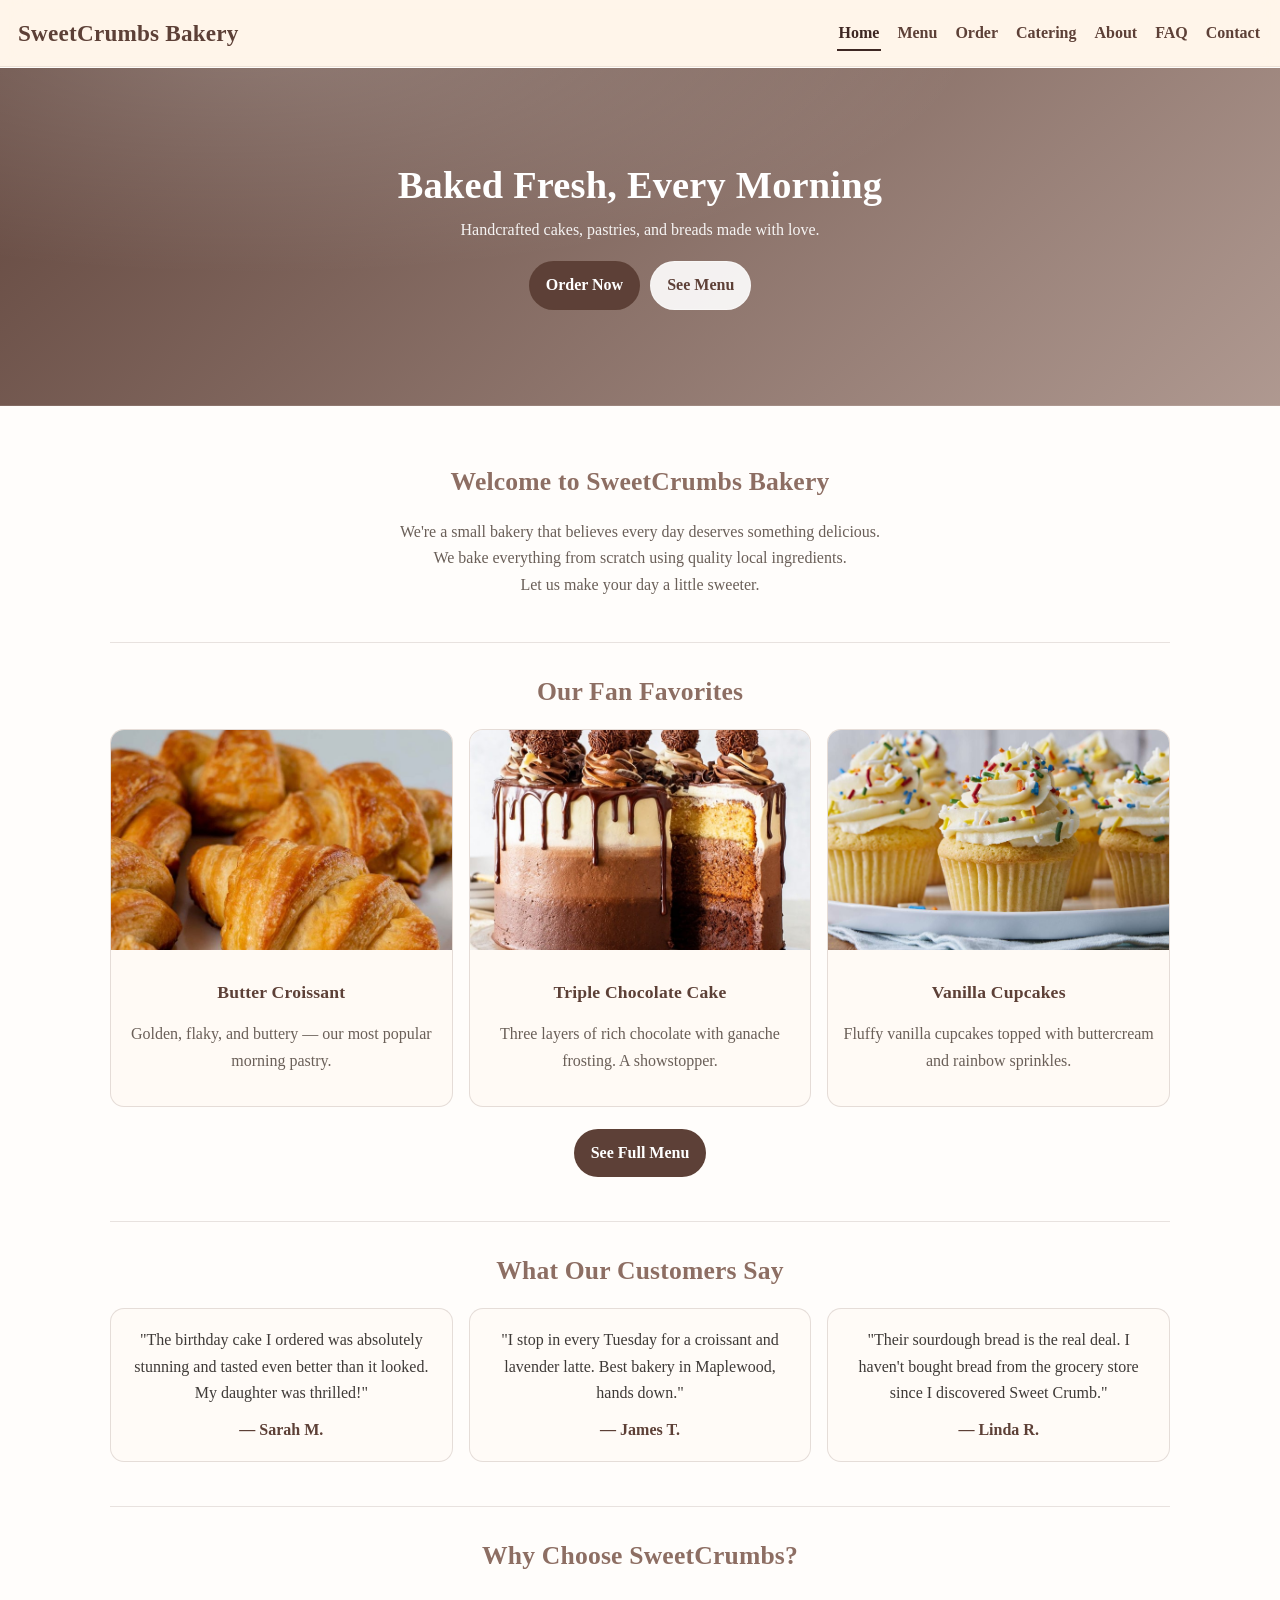
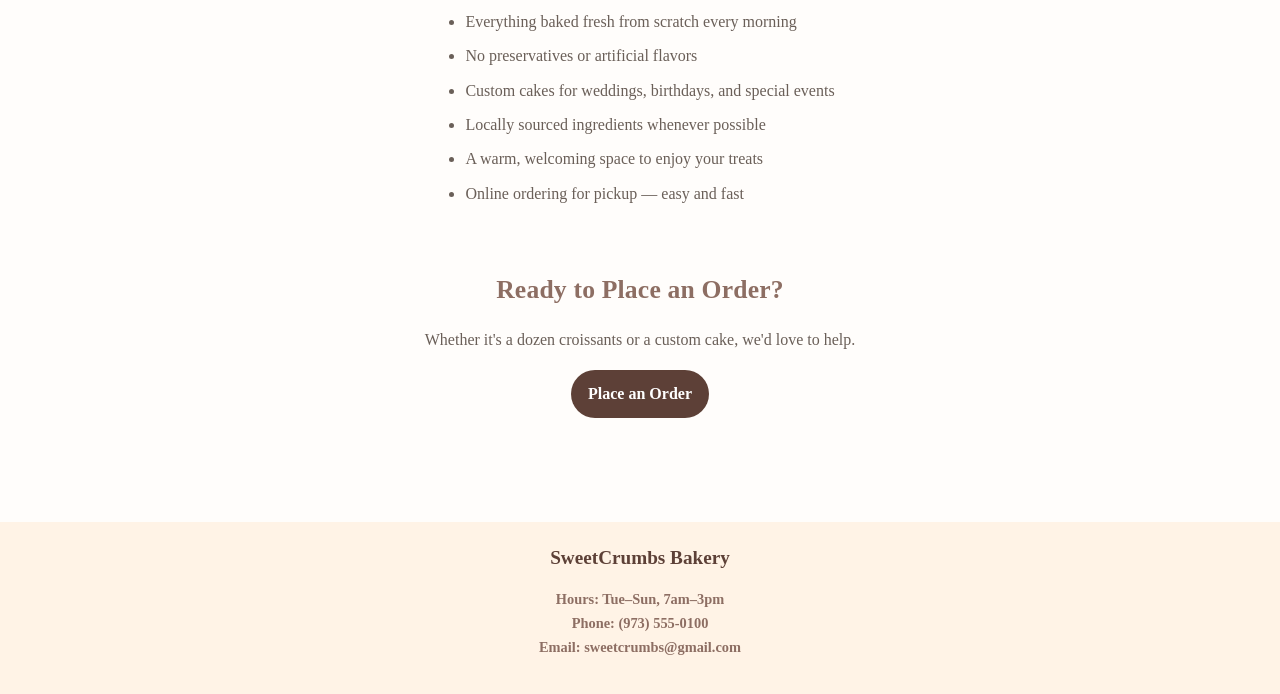
==== commit 13b98818: "update index" ====
--- a/index.html
+++ b/index.html
@@ -27,7 +27,7 @@
     </nav>
   </header>
 
-  <!-- Hero section with background image -->
+  <!-- Hero with background image -->
   <section class="hero">
     <div class="container center">
       <h1>Baked Fresh, Every Morning</h1>
@@ -42,7 +42,7 @@
   <!-- Main content -->
   <main class="main-content container">
 
-    <!-- Welcome section -->
+    <!-- Welcome -->
     <div class="section center">
       <h2>Welcome to SweetCrumbs Bakery</h2>
       <p>We're a small bakery that believes every day deserves something delicious.<br>
@@ -52,7 +52,7 @@
 
     <hr />
 
-    <!-- Fan Favorites - centered -->
+    <!-- Fan Favorites -->
     <div class="section center">
       <h2>Our Fan Favorites</h2>
       <div class="grid-3" id="featured-items">
@@ -78,7 +78,7 @@
           </div>
         </div>
       </div>
-      <!-- See Menu button under fan favorites -->
+      <!-- See Menu button -->
       <div style="margin-top: 22px;">
         <a href="menu.html" class="btn btn--secondary">See Full Menu</a>
       </div>
@@ -86,7 +86,7 @@
 
     <hr />
 
-    <!-- Customer Reviews - centered -->
+    <!-- Customer Reviews -->
     <div class="section center">
       <h2>What Our Customers Say</h2>
       <div class="grid-3" id="reviews-container">
@@ -107,9 +107,9 @@
 
     <hr />
 
-    <!-- Why Choose Us - centered -->
+    <!-- Why Choose SweetCrumbs -->
     <div class="section center reasons-section">
-      <h2>Why Choose Sweet Crumb?</h2>
+      <h2>Why Choose SweetCrumbs?</h2>
       <ul class="reasons">
         <li>Everything baked fresh from scratch every morning</li>
         <li>No preservatives or artificial flavors</li>
@@ -123,8 +123,8 @@
     <!-- Place An Order -->
     <div class="section center">
       <h2>Ready to Place an Order?</h2>
-      <p>Whether it's a dozen croissants or a custom wedding cake, we'd love to help.</p>
-      <a href="order.html" class="btn btn--primary">Place a Custom Order</a>
+      <p>Whether it's a dozen croissants or a custom cake, we'd love to help.</p>
+      <a href="order.html" class="btn btn--primary">Place an Order</a>
     </div>
 
   </main>
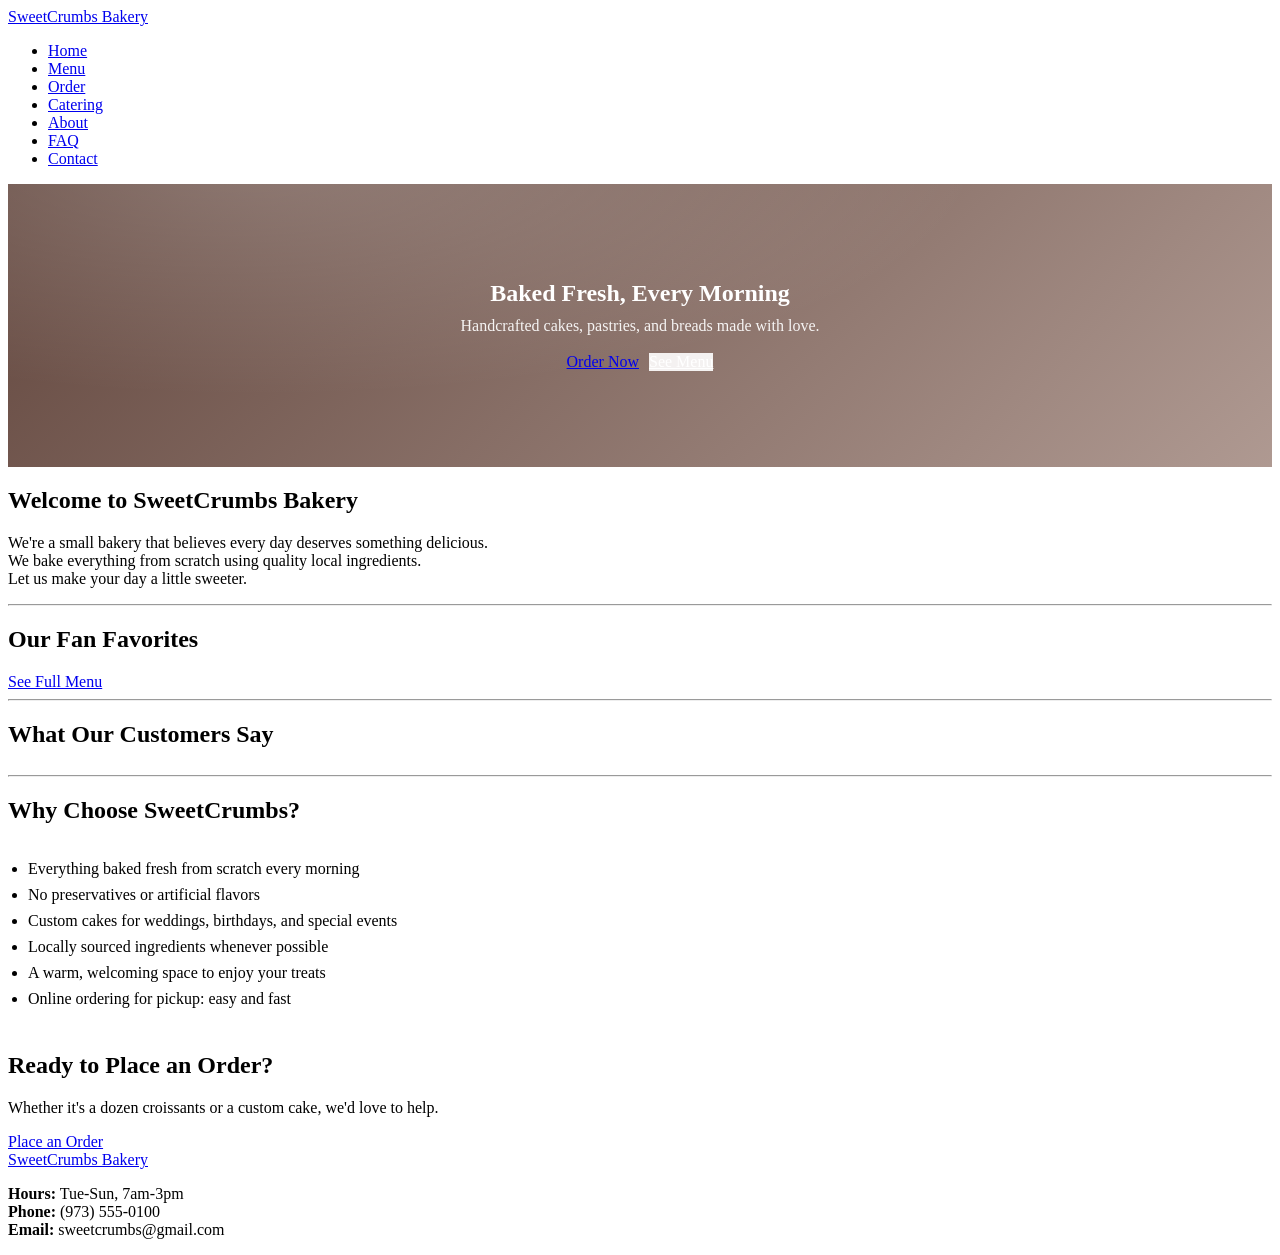
==== commit e6218e06: "Add files via upload" ====
--- a/index.html
+++ b/index.html
@@ -1,22 +1,108 @@
 <!DOCTYPE html>
 <html lang="en">
+<!-- home page -->
 <head>
   <meta charset="UTF-8" />
-  <meta name="keywords" content="bakery, cakes, pastries, bread, custom cakes, artisan, Sweet Crumb, Maplewood" />
+  <meta name="keywords" content="bakery, cakes, pastries, bread, custom cakes, artisan, SweetCrumbs, Maplewood" />
   <meta name="viewport" content="width=device-width, initial-scale=1.0" />
-  <link rel="stylesheet" href="styles.css">
+  <link rel="stylesheet" href="css/styles.css">
+  <style>
+    .hero,
+    .page-hero {
+      position: relative;
+      isolation: isolate;
+      text-align: center;
+      color: #fff;
+      padding: clamp(56px, 8vw, 96px) 0;
+      background: radial-gradient(1200px 400px at 20% -10%, rgba(255, 255, 255, 0.22), transparent 60%),
+        linear-gradient(135deg, rgba(93, 64, 55, 0.96), rgba(141, 110, 99, 0.70));
+      background-size: cover;
+      background-position: center;
+    }
+
+    .hero .container,
+    .page-hero .container {
+      padding-top: 0;
+      padding-bottom: 0;
+    }
+
+    .hero h1,
+    .page-hero h1 {
+      margin: 0 0 10px;
+      color: #fff;
+      text-shadow: none;
+    }
+
+    .hero p,
+    .page-hero p {
+      margin: 0 auto 18px;
+      max-width: 70ch;
+      color: rgba(255, 255, 255, 0.92);
+    }
+
+    .hero-actions {
+      display: flex;
+      flex-wrap: wrap;
+      gap: 10px;
+      justify-content: center;
+      margin-top: 18px;
+    }
+
+    .hero-actions .btn--secondary {
+      background: rgba(255, 255, 255, 0.90);
+      color: var(--brand);
+      border-color: rgba(255, 255, 255, 0.40);
+    }
+
+    .hero-actions .btn--secondary:hover {
+      background: rgba(255, 255, 255, 0.70);
+    }
+
+    .grid-3 {
+      display: grid;
+      grid-template-columns: repeat(3, minmax(0, 1fr));
+      gap: 16px;
+    }
+
+    .item-col {
+      overflow: hidden;
+      text-align: left;
+      transition: transform 140ms ease;
+    }
+
+    .item-col img {
+      width: 100%;
+      height: 220px;
+      object-fit: cover;
+      display: block;
+    }
+
+    .item-col .item-text { padding: 14px 14px 16px; }
+
+    ul.reasons {
+      list-style: disc;
+      display: inline-block;
+      text-align: left;
+      padding-left: 20px;
+    }
+
+    ul.reasons li {
+      margin-bottom: 8px;
+      color: var(--muted);
+    }
+  </style>
   <title>SweetCrumbs Bakery | Home</title>
 </head>
 <body class="sticky-footer-page">
 
-  <!-- Header -->
+  <!-- site header -->
   <header>
     <div class="logo">
       <a href="index.html">SweetCrumbs Bakery</a>
     </div>
     <nav>
       <ul>
-        <li><a href="index.html">Home</a></li>
+        <li><a href="index.html" class="active">Home</a></li>
         <li><a href="menu.html">Menu</a></li>
         <li><a href="order.html">Order</a></li>
         <li><a href="catering.html">Catering</a></li>
@@ -27,7 +113,7 @@
     </nav>
   </header>
 
-  <!-- Hero with background image -->
+  <!-- hero section -->
   <section class="hero">
     <div class="container center">
       <h1>Baked Fresh, Every Morning</h1>
@@ -39,10 +125,9 @@
     </div>
   </section>
 
-  <!-- Main content -->
+  <!-- main content -->
   <main class="main-content container">
-
-    <!-- Welcome -->
+    <!-- welcome section -->
     <div class="section center">
       <h2>Welcome to SweetCrumbs Bakery</h2>
       <p>We're a small bakery that believes every day deserves something delicious.<br>
@@ -52,62 +137,27 @@
 
     <hr />
 
-    <!-- Fan Favorites -->
+    <!-- fan favorites section -->
     <div class="section center">
       <h2>Our Fan Favorites</h2>
-      <div class="grid-3" id="featured-items">
-        <div class="item-col">
-          <img src="images/Croissant.jpg" alt="Butter croissant" />
-          <div class="item-text">
-            <h3>Butter Croissant</h3>
-            <p>Golden, flaky, and buttery — our most popular morning pastry.</p>
-          </div>
-        </div>
-        <div class="item-col">
-          <img src="images/Choco_Cake.jpg" alt="Chocolate cake" />
-          <div class="item-text">
-            <h3>Triple Chocolate Cake</h3>
-            <p>Three layers of rich chocolate with ganache frosting. A showstopper.</p>
-          </div>
-        </div>
-        <div class="item-col">
-          <img src="images/cupcakes.jpg" alt="Vanilla cupcakes" />
-          <div class="item-text">
-            <h3>Vanilla Cupcakes</h3>
-            <p>Fluffy vanilla cupcakes topped with buttercream and rainbow sprinkles.</p>
-          </div>
-        </div>
-      </div>
-      <!-- See Menu button -->
-      <div style="margin-top: 22px;">
+      <div class="grid-3" id="featured-items"><!-- populated from data.json --></div>
+      <!-- see menu call-to-action -->
+      <div class="mt-lg">
         <a href="menu.html" class="btn btn--secondary">See Full Menu</a>
       </div>
     </div>
 
     <hr />
 
-    <!-- Customer Reviews -->
+    <!-- customer reviews section -->
     <div class="section center">
       <h2>What Our Customers Say</h2>
-      <div class="grid-3" id="reviews-container">
-        <div class="review-box">
-          <p>"The birthday cake I ordered was absolutely stunning and tasted even better than it looked. My daughter was thrilled!"</p>
-          <span class="author">— Sarah M.</span>
-        </div>
-        <div class="review-box">
-          <p>"I stop in every Tuesday for a croissant and lavender latte. Best bakery in Maplewood, hands down."</p>
-          <span class="author">— James T.</span>
-        </div>
-        <div class="review-box">
-          <p>"Their sourdough bread is the real deal. I haven't bought bread from the grocery store since I discovered Sweet Crumb."</p>
-          <span class="author">— Linda R.</span>
-        </div>
-      </div>
+      <div class="grid-3" id="reviews-container"><!-- populated from data.json --></div>
     </div>
 
     <hr />
 
-    <!-- Why Choose SweetCrumbs -->
+    <!-- why choose us section -->
     <div class="section center reasons-section">
       <h2>Why Choose SweetCrumbs?</h2>
       <ul class="reasons">
@@ -116,11 +166,11 @@
         <li>Custom cakes for weddings, birthdays, and special events</li>
         <li>Locally sourced ingredients whenever possible</li>
         <li>A warm, welcoming space to enjoy your treats</li>
-        <li>Online ordering for pickup — easy and fast</li>
+        <li>Online ordering for pickup: easy and fast</li>
       </ul>
     </div>
 
-    <!-- Place An Order -->
+    <!-- order call-to-action -->
     <div class="section center">
       <h2>Ready to Place an Order?</h2>
       <p>Whether it's a dozen croissants or a custom cake, we'd love to help.</p>
@@ -129,17 +179,16 @@
 
   </main>
 
-  <!-- Footer -->
+  <!-- site footer -->
   <footer class="footer">
     <a href="index.html">SweetCrumbs Bakery</a>
     <p>
-      <strong>Hours:</strong> Tue–Sun, 7am–3pm<br>
+      <strong>Hours:</strong> Tue-Sun, 7am-3pm<br>
       <strong>Phone:</strong> (973) 555-0100<br>
       <strong>Email:</strong> sweetcrumbs@gmail.com
     </p>
   </footer>
 
-  <script src="site.js"></script>
-
+  <script src="js/home.js"></script>
 </body>
-</html>
+</html>
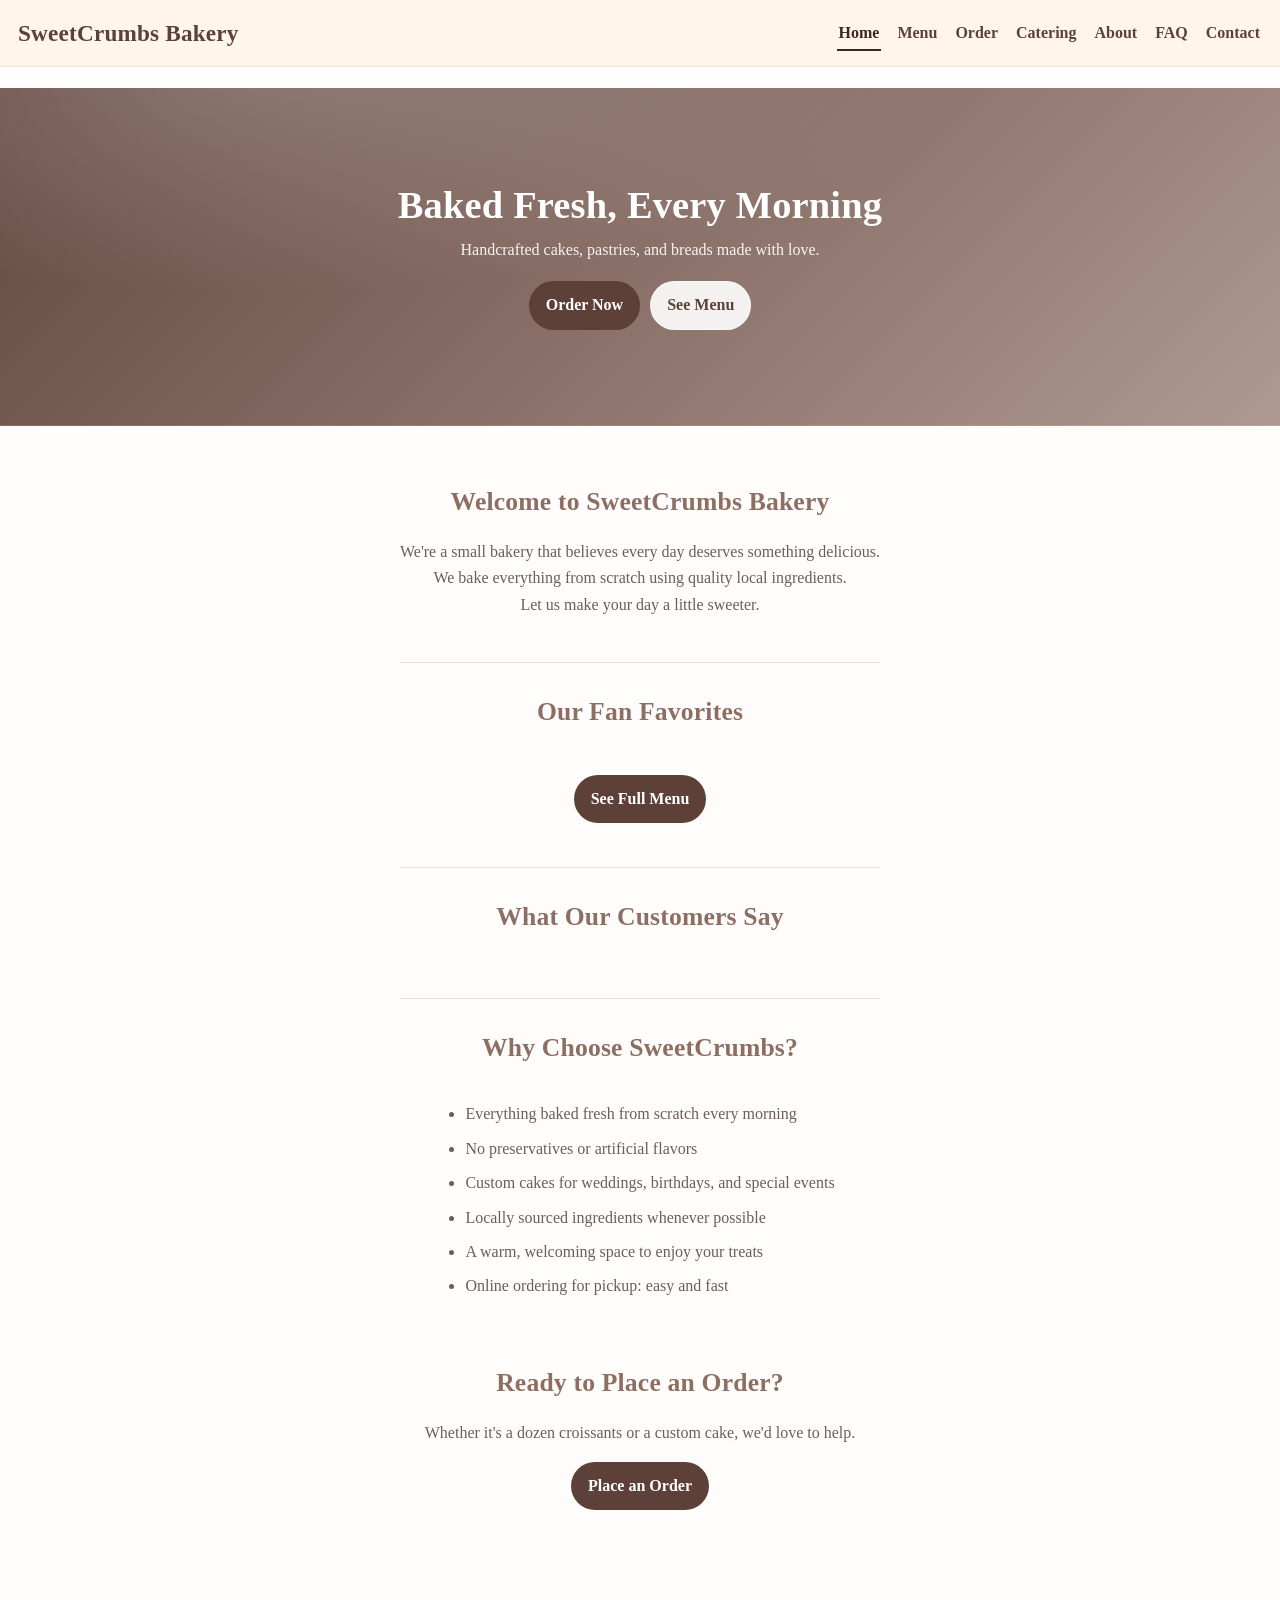
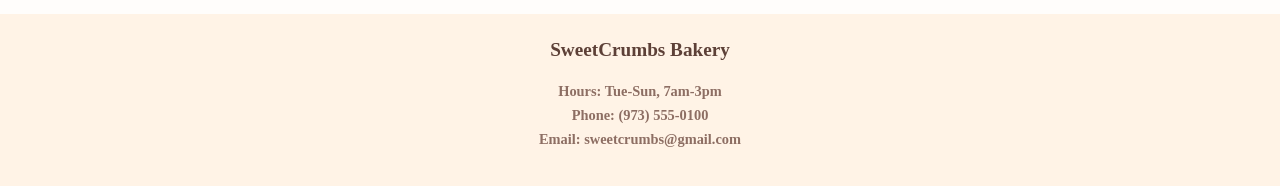
==== commit e6b1996c: "update css" ====
--- a/index.html
+++ b/index.html
@@ -5,7 +5,7 @@
   <meta charset="UTF-8" />
   <meta name="keywords" content="bakery, cakes, pastries, bread, custom cakes, artisan, SweetCrumbs, Maplewood" />
   <meta name="viewport" content="width=device-width, initial-scale=1.0" />
-  <link rel="stylesheet" href="css/styles.css">
+  <link rel="stylesheet" href="styles.css">
   <style>
     .hero,
     .page-hero {
--- a/styles.css
+++ b/styles.css
@@ -0,0 +1,634 @@
+/* Design tokens */
+:root {
+  --bg: #fffdfb;
+  --text: #1e1a17;
+  --muted: #6a5f58;
+  --brand: #5d4037;
+  --brand-2: #3e2723;
+  --accent: #8d6e63;
+  --paper: #fff3e6;
+  --paper-2: #fffaf5;
+  --border: rgba(93, 64, 55, 0.16);
+  --ring: rgba(202, 166, 138, 0.55);
+  --font-sans: Georgia, 'Times New Roman', serif;
+  --font-display: Georgia, serif;
+  --radius-sm: 10px;
+  --radius-md: 14px;
+  --container: 1100px;
+}
+
+/* Global defaults */
+html { scroll-behavior: smooth; }
+* { box-sizing: border-box; }
+body {
+  font-family: var(--font-sans);
+  background: var(--bg);
+  color: var(--text);
+  font-size: 16px;
+  line-height: 1.65;
+  margin: 0;
+  padding-top: 88px;
+}
+
+/* Typography */
+h1, h2, h3 {
+  font-family: var(--font-display);
+  letter-spacing: 0.2px;
+}
+h1 {
+  font-size: clamp(2rem, 3vw, 2.75rem);
+  line-height: 1.12;
+}
+h2 {
+  font-size: clamp(1.4rem, 2vw, 1.85rem);
+  line-height: 1.2;
+  color: var(--accent);
+}
+h3 {
+  font-size: 1.1rem;
+  line-height: 1.25;
+  color: var(--brand);
+}
+p { color: var(--muted); }
+a { color: inherit; }
+
+/* Layout */
+.container {
+  max-width: var(--container);
+  margin: 0 auto;
+  padding: 40px 20px 60px;
+}
+.container--narrow { max-width: 860px; }
+.section { margin: 0 0 44px; }
+.center { text-align: center; }
+.mt-lg { margin-top: 26px; }
+
+/* Card components */
+.panel,
+.card,
+.note-box,
+.menu-card,
+.item-col,
+.review-box {
+  background: var(--paper-2);
+  border: 1px solid var(--border);
+  border-radius: var(--radius-md);
+}
+
+.panel,
+.card,
+.note-box,
+.review-box {
+  padding: 18px;
+}
+
+.review-box {
+  background: rgba(255, 250, 245, 0.7);
+}
+
+.review-box p {
+  margin: 0;
+  color: rgba(30, 26, 23, 0.86);
+}
+
+.review-box .author {
+  display: block;
+  margin-top: 10px;
+  font-weight: 900;
+  color: var(--brand);
+}
+
+.card p { margin: 0; color: var(--muted); }
+.card p + p { margin-top: 8px; }
+.card ul { margin: 10px 0 0; padding-left: 20px; color: var(--muted); }
+.card li { margin: 6px 0; }
+.card ul + p { margin-top: 12px; }
+
+
+
+/* Reduced motion preference */
+@media (prefers-reduced-motion: reduce) {
+  .card:hover,
+  .menu-card:hover,
+  .item-col:hover {
+    transform: none;
+  }
+}
+
+/* Header */
+header {
+  position: fixed;
+  top: 0;
+  left: 0;
+  right: 0;
+  z-index: 1000;
+  background: rgba(255, 243, 230, 0.82);
+  padding: 14px 18px;
+  display: flex;
+  align-items: center;
+  justify-content: space-between;
+  gap: 14px;
+  border-bottom: 1px solid rgba(93, 64, 55, 0.10);
+}
+
+header .logo a {
+  font-size: 1.45rem;
+  font-weight: 800;
+  text-decoration: none;
+  color: var(--brand);
+  letter-spacing: 0.2px;
+}
+
+header nav {
+  display: flex;
+  align-items: center;
+  gap: 12px;
+}
+
+header nav ul {
+  list-style: none;
+  margin: 0;
+  padding: 0;
+  display: flex;
+  flex-wrap: wrap;
+  align-items: center;
+  gap: 14px;
+}
+
+header nav ul li {
+  margin: 0;
+}
+
+header nav a {
+  text-decoration: none;
+  color: var(--brand);
+  font-weight: 700;
+  padding: 8px 2px;
+  border-bottom: 2px solid transparent;
+  transition: color 160ms ease, border-color 160ms ease;
+}
+
+header nav a:hover {
+  color: var(--brand-2);
+  border-bottom-color: currentColor;
+}
+
+header nav a.active {
+  color: var(--brand-2);
+  border-bottom-color: currentColor;
+}
+
+header nav a:focus-visible { outline: 3px solid var(--ring); outline-offset: 3px; }
+
+/* Buttons */
+.btn {
+  display: inline-flex;
+  align-items: center;
+  justify-content: center;
+  gap: 10px;
+  padding: 10px 16px;
+  border-radius: 999px;
+  border: 1px solid transparent;
+  font-family: inherit;
+  font-weight: 800;
+  text-decoration: none;
+  cursor: pointer;
+  transition: transform 140ms ease, background-color 140ms ease, border-color 140ms ease, filter 140ms ease;
+  user-select: none;
+}
+
+.btn:focus-visible { outline: 3px solid var(--ring); outline-offset: 3px; }
+
+.btn--primary {
+  background: var(--brand);
+  color: #fff;
+  border-color: rgba(93, 64, 55, 0.45);
+}
+
+.btn--primary:hover {
+  background: var(--brand-2);
+  filter: brightness(1);
+}
+
+.btn--secondary {
+  background: var(--brand);
+  color: #fff;
+  border-color: rgba(93, 64, 55, 0.45);
+}
+
+.btn--secondary:hover {
+  background: var(--brand-2);
+}
+
+.btn:active { transform: translateY(1px); }
+
+/* Footer */
+.footer {
+  background: var(--paper);
+  padding: 20px 30px;
+  color: var(--brand);
+  font-weight: 800;
+  text-align: center;
+}
+
+.footer a {
+  color: var(--brand);
+  text-decoration: none;
+  font-size: 1.2rem;
+  font-weight: 900;
+}
+
+.footer p {
+  color: var(--accent);
+  font-size: 0.9rem;
+  font-weight: 700;
+}
+
+/* Filter chips */
+.chip {
+  border: 1px solid var(--border);
+  background: var(--paper-2);
+  color: var(--brand);
+  font-family: inherit;
+  font-weight: 800;
+  padding: 8px 12px;
+  border-radius: 999px;
+  cursor: pointer;
+}
+
+.chip.is-active {
+  background: var(--brand);
+  color: var(--paper);
+  border-color: var(--brand);
+}
+
+/* Back to top button */
+.back-to-top {
+  position: fixed;
+  right: 18px;
+  bottom: 18px;
+  border: 1px solid var(--border);
+  background: var(--paper);
+  color: var(--brand);
+  font-family: inherit;
+  font-weight: 900;
+  padding: 10px 12px;
+  border-radius: 999px;
+  cursor: pointer;
+}
+
+/* Page headings */
+.page-title {
+  margin: 0 0 12px;
+  text-align: center;
+  color: var(--brand);
+  font-size: clamp(2.05rem, 3vw, 2.6rem);
+  letter-spacing: 0.2px;
+}
+
+.section-title {
+  margin: 0 0 10px;
+  color: var(--brand);
+  font-size: 1.15rem;
+  font-family: var(--font-sans);
+  letter-spacing: 0.1px;
+}
+
+.section-title.is-centered { text-align: center; }
+
+/* Divider */
+hr {
+  border: none;
+  border-top: 1px solid rgba(93, 64, 55, 0.14);
+  margin: 34px 0;
+}
+
+/* Menu controls */
+.menu-controls {
+  display: flex;
+  flex-wrap: wrap;
+  gap: 10px;
+  align-items: center;
+  justify-content: center;
+  margin: 10px 0 22px;
+}
+
+/* Team grid */
+.team-grid {
+  display: grid;
+  grid-template-columns: repeat(auto-fit, minmax(200px, 1fr));
+  gap: 20px;
+  margin-top: 26px;
+}
+
+.member img {
+  width: 100%;
+  aspect-ratio: 1/1;
+  border-radius: var(--radius-md);
+  object-fit: cover;
+  background: rgba(93, 64, 55, 0.08);
+  border: 1px solid var(--border);
+}
+
+.member h3 {
+  margin: 14px 0 5px;
+  color: var(--brand);
+  font-size: 1.15rem;
+}
+
+.member p {
+  margin: 0;
+  color: var(--accent);
+  font-size: 0.92rem;
+  font-weight: 800;
+}
+
+/* Menu grid */
+.menu-grid {
+  display: flex;
+  flex-wrap: wrap;
+  gap: 16px;
+  justify-content: center;
+}
+
+.menu-card {
+  width: calc(25% - 12px);
+  overflow: hidden;
+  transition: transform 140ms ease;
+}
+
+.menu-card img {
+  width: 100%;
+  height: 160px;
+  object-fit: cover;
+  display: block;
+}
+
+.menu-card-body {
+  padding: 12px 12px 14px;
+}
+
+.menu-card-top {
+  display: flex;
+  align-items: baseline;
+  justify-content: space-between;
+  gap: 12px;
+}
+
+.menu-card h3 {
+  margin: 0;
+  color: var(--brand);
+  font-size: 1.05rem;
+}
+
+.menu-card p {
+  margin: 8px 0 0 0;
+  color: var(--muted);
+}
+
+.menu-card .price {
+  color: var(--accent);
+  font-weight: 900;
+  white-space: nowrap;
+}
+
+/* Forms */
+.form {
+  display: grid;
+  gap: 14px;
+}
+
+.form-grid {
+  display: grid;
+  grid-template-columns: 1fr 1fr;
+  gap: 14px;
+}
+
+.field label {
+  font-weight: 800;
+  color: var(--brand);
+}
+
+.field input,
+.field select,
+.field textarea {
+  padding: 10px;
+  font-size: 1rem;
+  border-radius: var(--radius-sm);
+  border: 1px solid rgba(93, 64, 55, 0.18);
+  width: 100%;
+  font-family: inherit;
+  background: var(--bg);
+  color: var(--text);
+  box-shadow: inset 0 1px 0 rgba(25, 16, 12, 0.04);
+}
+
+.field input:focus-visible,
+.field select:focus-visible,
+.field textarea:focus-visible {
+  outline: 3px solid var(--ring);
+  outline-offset: 2px;
+}
+
+.error-msg {
+  color: #b00020;
+  font-size: 0.85rem;
+  margin-top: 6px;
+  display: none;
+  font-weight: 700;
+}
+
+.choice-row {
+  display: flex;
+  gap: 14px;
+  flex-wrap: wrap;
+  align-items: center;
+}
+
+.choice-row label {
+  font-weight: 700;
+  color: var(--text);
+  display: inline-flex;
+  align-items: center;
+  gap: 8px;
+}
+
+.choice-row input { width: auto; }
+
+.checkbox-group { display: grid; gap: 8px; }
+
+.checkline {
+  display: flex;
+  align-items: center;
+  gap: 8px;
+}
+.checkline input { width: auto; }
+.checkline label { font-weight: 700; color: var(--text); }
+
+/* Contact layout */
+.subhead {
+  text-align: center;
+  color: var(--muted);
+  margin: 0 0 24px;
+}
+
+.contact-layout {
+  display: grid;
+  grid-template-columns: 1.1fr 0.9fr;
+  gap: 18px;
+  align-items: start;
+}
+
+.submit-row {
+  display: flex;
+  align-items: center;
+  justify-content: flex-start;
+  gap: 12px;
+  margin-top: 10px;
+  flex-wrap: wrap;
+}
+
+.small-muted { color: var(--muted); font-size: 0.92rem; margin: 0; }
+
+/* In-content links */
+.card a,
+.panel a,
+.note-box a {
+  color: var(--brand);
+  text-decoration: underline;
+  text-underline-offset: 2px;
+}
+
+.card a:hover,
+.panel a:hover,
+.note-box a:hover {
+  color: var(--brand-2);
+}
+
+/* Contact stack on narrow */
+@media (max-width: 820px) {
+  .contact-layout { grid-template-columns: 1fr; }
+}
+
+/* FAQ accordion */
+.faq-accordion { border-top: 1px solid rgba(93, 64, 55, 0.16); width: 100%; }
+.accordion-item { border-bottom: 1px solid rgba(93, 64, 55, 0.16); width: 100%; }
+.accordion-header { margin: 0; }
+
+.accordion-trigger {
+  width: 100%;
+  display: flex;
+  align-items: center;
+  justify-content: space-between;
+  gap: 16px;
+  padding: 22px 6px;
+  min-height: 68px;
+  box-sizing: border-box;
+  background: transparent;
+  border: 0;
+  text-align: left;
+  font-size: 1.06rem;
+  font-weight: 800;
+  color: var(--brand);
+  cursor: pointer;
+  font-family: var(--font-sans);
+}
+
+.accordion-trigger:focus-visible {
+  outline: 3px solid var(--ring);
+  outline-offset: 3px;
+  border-radius: 10px;
+}
+
+.accordion-icon {
+  flex: 0 0 auto;
+  width: 24px;
+  height: 24px;
+  border-radius: 999px;
+  position: relative;
+  background: rgba(255, 250, 245, 0.9);
+  border: 1px solid rgba(93, 64, 55, 0.18);
+}
+
+.accordion-icon::before,
+.accordion-icon::after {
+  content: "";
+  position: absolute;
+  top: 50%;
+  left: 50%;
+  background: var(--accent);
+  transform: translate(-50%, -50%);
+  border-radius: 2px;
+}
+
+.accordion-icon::before { width: 12px; height: 2px; }
+.accordion-icon::after { width: 2px; height: 12px; }
+.accordion-trigger[aria-expanded="true"] .accordion-icon::after { display: none; }
+
+.accordion-panel { padding: 0 6px 16px; }
+.accordion-panel p { margin: 0; color: var(--muted); line-height: 1.6; }
+
+.note-box h3 { margin-top: 0; }
+.note-box p { margin: 0; }
+
+/* Responsive - tablet */
+@media (max-width: 900px) {
+  .menu-grid { justify-content: center; }
+  .menu-card { width: calc(50% - 8px); }
+  .team-grid { grid-template-columns: repeat(2, 1fr); }
+}
+
+/* Responsive - small tablet */
+@media (max-width: 760px) {
+  body { padding-top: 112px; }
+  header { align-items: flex-start; flex-direction: column; }
+  .form-grid { grid-template-columns: 1fr; }
+  .grid-3 { grid-template-columns: 1fr; }
+  .contact-layout { grid-template-columns: 1fr; }
+}
+
+/* Responsive - mobile */
+@media (max-width: 500px) {
+  .menu-card { width: 100%; }
+  .team-grid { grid-template-columns: 1fr; }
+  .hero-actions { flex-direction: column; align-items: center; }
+  .hero-actions .btn { width: 100%; max-width: 260px; }
+}
+
+/* Responsive - small phone (down to 400px) */
+@media (max-width: 400px) {
+  header { padding: 12px 12px; }
+  header .logo a { font-size: 1.25rem; }
+  header nav ul { gap: 10px; }
+  .container { padding: 24px 14px 40px; }
+  h1 { font-size: 1.7rem; }
+}
+/* Sticky footer layout */
+.sticky-footer-page {
+  display: flex;
+  flex-direction: column;
+  min-height: 100vh;
+}
+
+.main-content {
+  flex: 1;
+}
+
+/* Footer full width */
+.menu-grid + .footer,
+.footer {
+  width: 100%;
+}
+
+/* Center grid on home */
+.grid-3 {
+  justify-items: center;
+}
+
+.item-col {
+  text-align: center;
+}
+
+.item-col .item-text {
+  text-align: center;
+}
